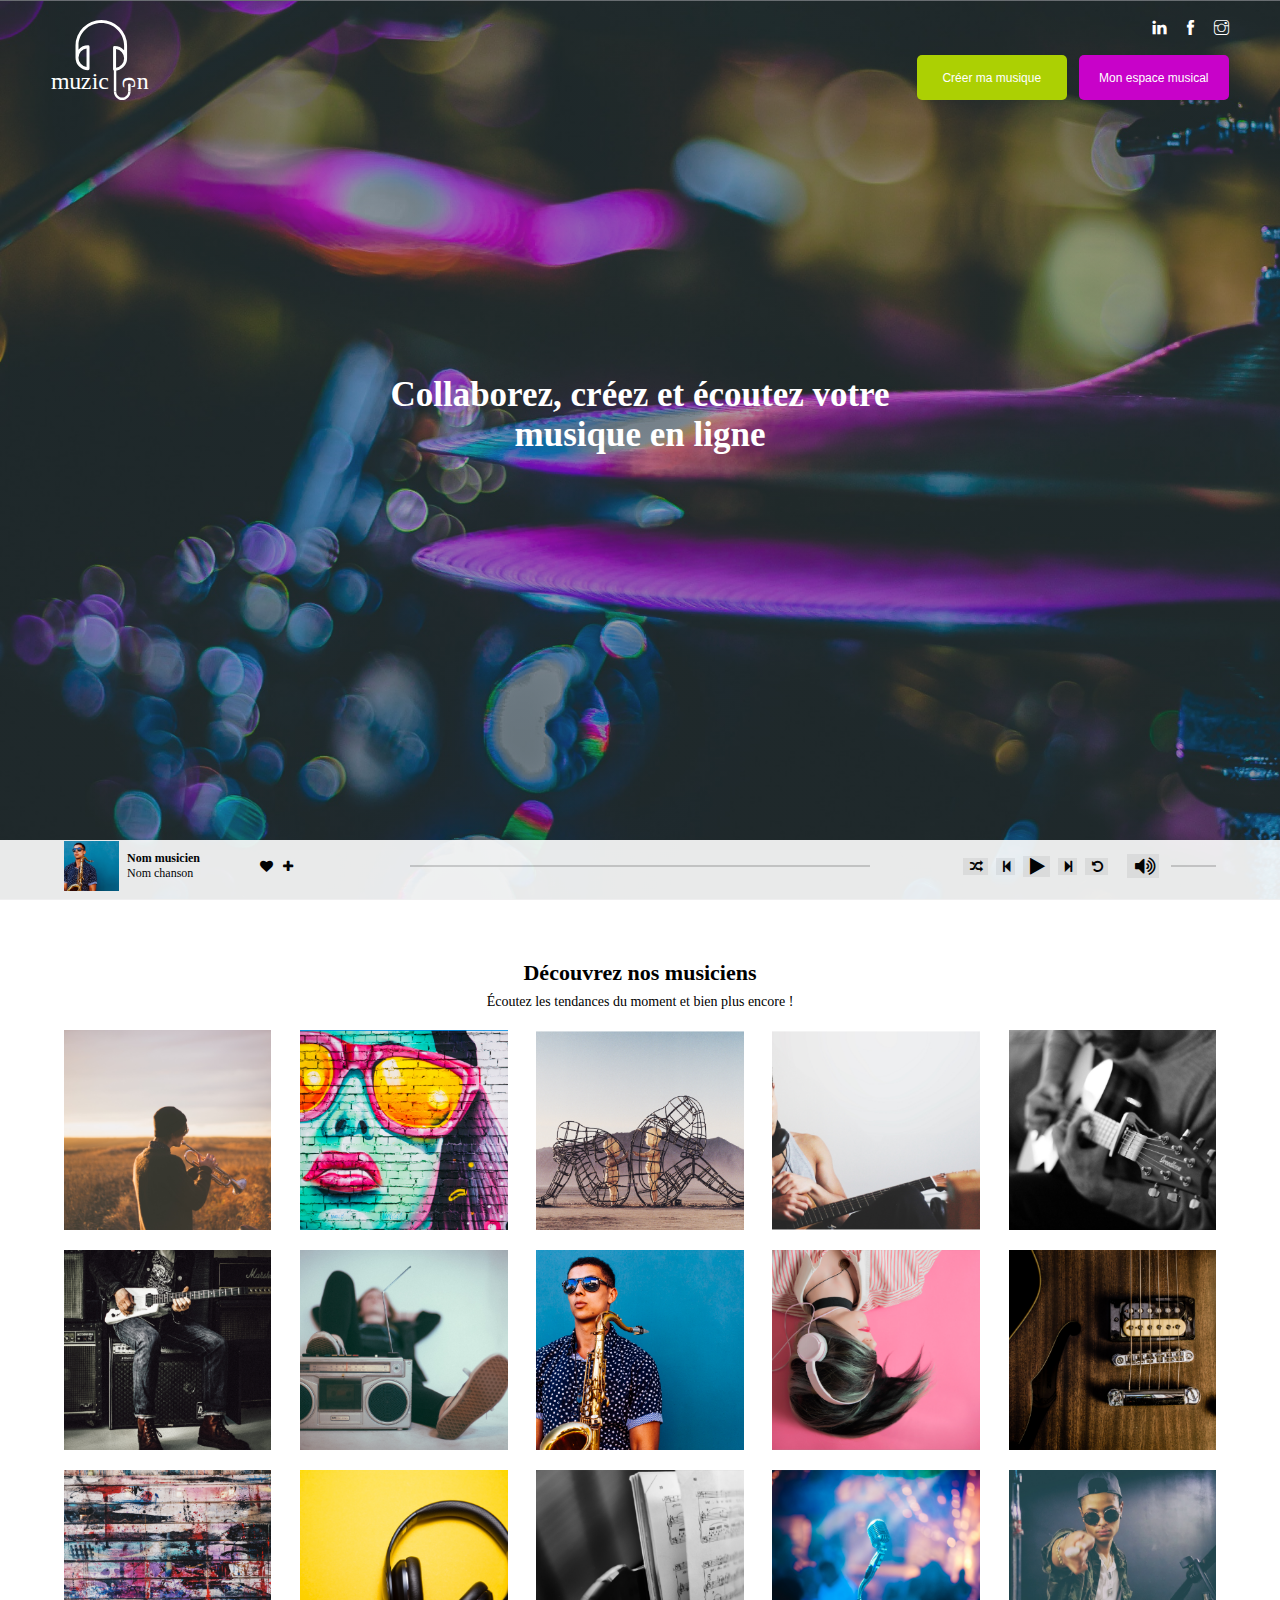
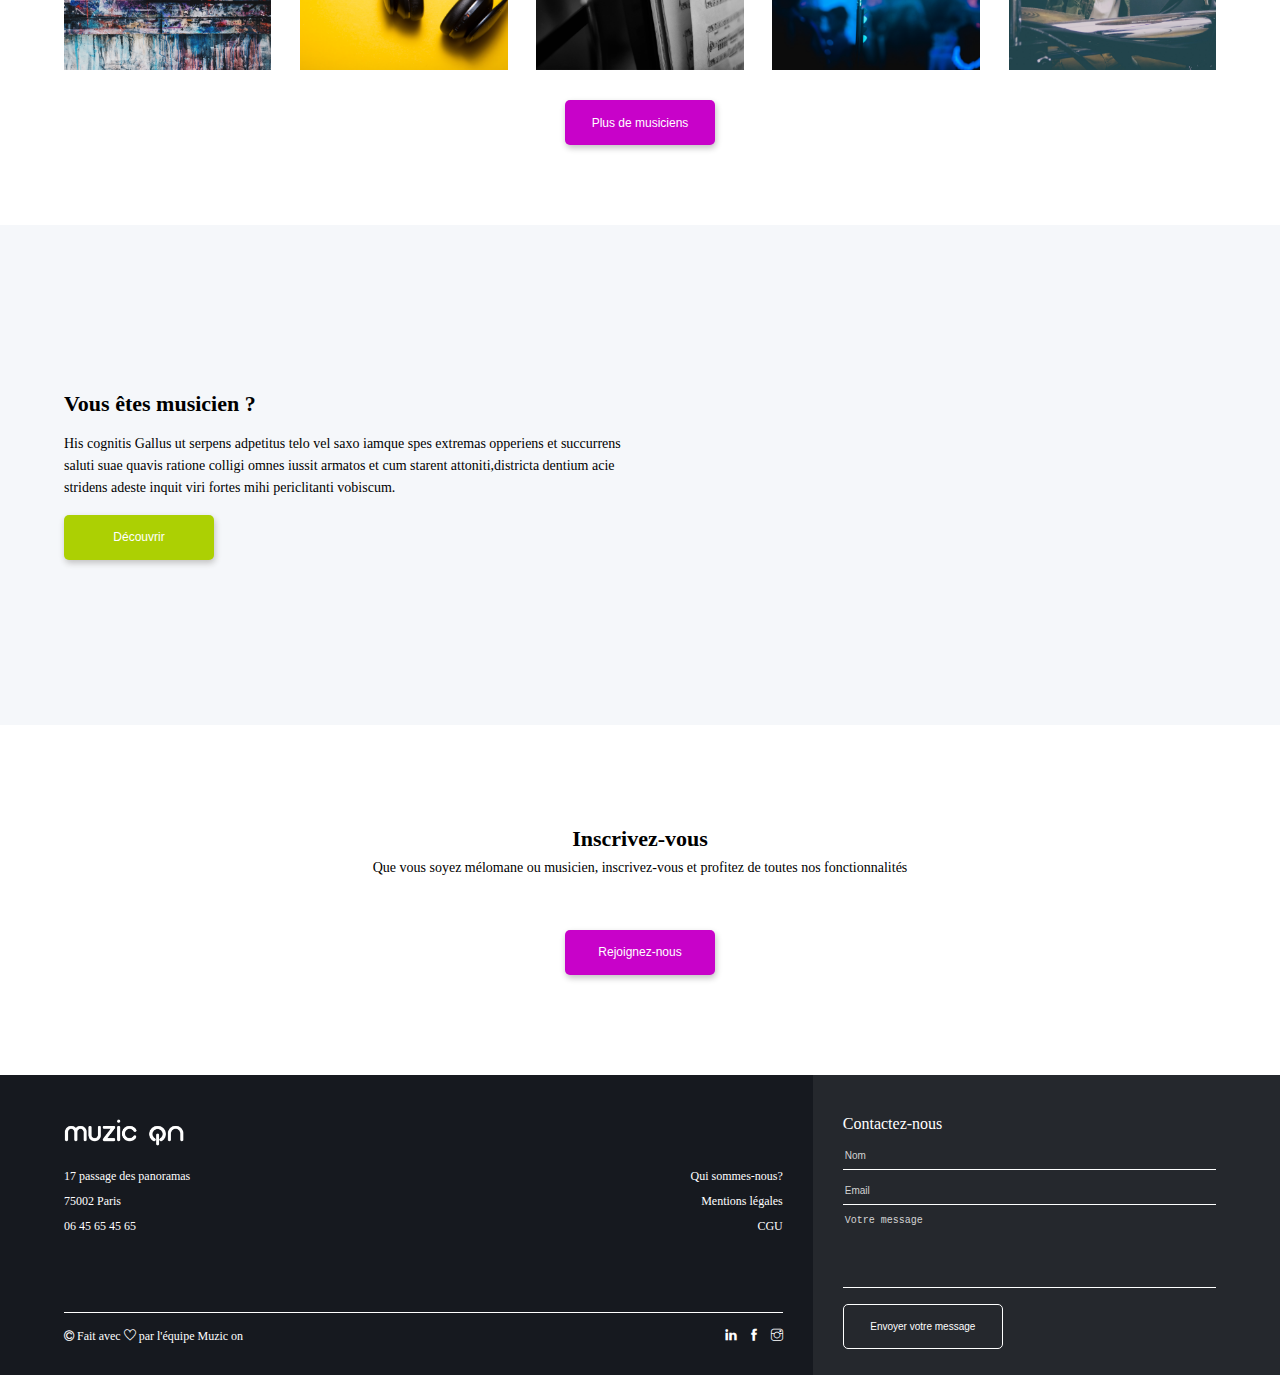
==== index.html @ aa4dff06 "po" ====
<!DOCTYPE html>
<html lang="fr">
<head>
	<meta charset="UTF-8">
	<title>Muzic On, personnalisez votre musique</title>
	<meta name="description" content="Muzic On page d'accueil">
	
	<!--icones-->
	<link rel="stylesheet" href="https://maxcdn.bootstrapcdn.com/font-awesome/4.7.0/css/font-awesome.min.css">
	<link href="css/themify-icons.css" rel="stylesheet">
	<link rel="icon" type="image/png" href="img/logo-musicon-white.png">
	
	<!--forme & responsive-->
	<link rel="stylesheet" type="text/css" href="css/style.css" />
	<meta name="viewport" content="width=device-width, initial-scale=1" />
</head>

<body>
	<header class="home">
		<nav>
			<div><a href="#"><img src="img/logo-musicon.svg" alt="logo"></a></div>
			<div>
				<div class="header-RS">
					<a href="#"><i class="ti-linkedin"></i></a>
					<a href="#"><i class="ti-facebook"></i></a>
					<a href="#"><i class="ti-instagram"></i></a>
				</div>
				<div>
					<button class="create-music">Créer ma musique</button>
					<button class="music-space">Mon espace musical</button>
				</div>
			</div>
		</nav>
		<div>
			<h1>Collaborez, créez et écoutez votre musique en ligne</h1>
		</div>
	</header>
	
	<div class="player">
		<audio src="" controls></audio>
		<div>
			<div class="player-left">
				<a href="#"><img src="img/player-img.png" alt="player-img" class="player-img" /></a>
				<div>
					<div>Nom musicien</div>
					<div>Nom chanson</div>
				</div>
				<div>
					<i class="fa fa-heart"></i>
					<i class="fa fa-plus"></i>
				</div>
			</div>
			<div class="player-middle">
				<div class="progress_value"></div>
				<div></div>
			</div>
			<div class="player-right">
				<div class="controls_btns">
					<button>
						<i class="fa fa-random"></i>
					</button>
					<button class="btn-previous">
						<i class="fa fa-step-backward"></i>
					</button>
					<button class="btn-play">
                        <i class="fa fa-play"></i>
                    </button>
					<button class="btn-pause hidden">
                        <i class="fa fa-pause"></i>
                    </button>
                    <button class="btn-next">
                        <i class="fa fa-step-forward"></i>
                    </button>
					<button class="btn-loop">
						<i  class="fa fa-undo"></i>
					</button>
				</div>
				<div>
					<button class="btn-volum">
						<i class="fa fa-volume-up"></i>
					</button>
					<button class="btn-muted hidden">
						<i class="fa fa-volume-off"></i>
					</button>
					<div class="progress_volum"></div>
				</div>
			</div>
		</div>	
	</div>
	
	<main>
		
		<section class="musician content">
			<h2>Découvrez nos musiciens</h2>
			<p>Écoutez les tendances du moment et bien plus encore !</p>
			<div>
				<div class="musician-line">
					<div id="musician-1"></div>
					<div id="musician-2"></div>
					<div id="musician-3"></div>
					<div id="musician-4"></div>
					<div id="musician-5"></div>
				</div>
				<div class="musician-line">
					<div id="musician-6"></div>
					<div id="musician-7"></div>
					<div id="musician-8"></div>
					<div id="musician-9"></div>
					<div id="musician-10"></div>
				</div>
				<div class="musician-line">
					<div id="musician-11"></div>
					<div id="musician-12"></div>
					<div id="musician-13"></div>
					<div id="musician-14"></div>
					<div id="musician-15"></div>
				</div>
			</div>
			<div>
				<button>Plus de musiciens</button>
			</div>
		</section>
		
		<section class="discover">
			<div>
				<div>
					<h2>Vous êtes musicien ?</h2>
					<div>His cognitis Gallus ut serpens adpetitus telo vel saxo iamque spes extremas opperiens et succurrens saluti suae quavis ratione colligi omnes iussit armatos et cum starent attoniti,districta dentium acie stridens adeste inquit viri fortes mihi periclitanti vobiscum.</div>
					<button>Découvrir</button>
				</div>
				<div>
					
				</div>
			</div>
		</section>
		
		<section class="check-in">
			<div>
				<h2>Inscrivez-vous</h2>
				<p>Que vous soyez mélomane ou musicien, inscrivez-vous et profitez de toutes nos fonctionnalités</p>
				<button>Rejoignez-nous</button>
			</div>
		</section>
	
	</main>
	
	<footer>
		<div>
			<img src="img/logo-coupe.png" alt="small-logo">
			<div>
				<div class="contact">
					<div>17 passage des panoramas</div>
					<div>75002 Paris</div>
					<div>06 45 65 45 65</div>
				</div>
				<div class="next-pages">
					<div><a href="#">Qui sommes-nous?</a></div>
					<div><a href="#">Mentions légales</a></div>
					<div><a href="#">CGU</a></div>
				</div>
			</div>
			<div>
				<div><i class="fa fa-copyright"></i> Fait avec <i class="ti-heart"></i> par l'équipe Muzic on</div>
				<div class="footer-RS">
					<a href="#"><i class="ti-linkedin"></i></a>
					<a href="#"><i class="ti-facebook"></i></a>
					<a href="#"><i class="ti-instagram"></i></a>
				</div>
			</div>
		</div>
		<div>
			<form>
				<label>Contactez-nous</label>
				<input type="text" placeholder="Nom">
				<input type="text" placeholder="Email">
				<textarea placeholder="Votre message"></textarea>
				<button>Envoyer votre message</button>
			</form>
		</div>
	</footer>
	<script src="js/script.js"></script>
</body>
</html>
---- css/themify-icons.css ----
@font-face {
	font-family: 'themify';
	src:url('fonts/themify.eot?-fvbane');
	src:url('fonts/themify.eot?#iefix-fvbane') format('embedded-opentype'),
		url('fonts/themify.woff?-fvbane') format('woff'),
		url('fonts/themify.ttf?-fvbane') format('truetype'),
		url('fonts/themify.svg?-fvbane#themify') format('svg');
	font-weight: normal;
	font-style: normal;
}

[class^="ti-"], [class*=" ti-"] {
	font-family: 'themify';
	speak: none;
	font-style: normal;
	font-weight: normal;
	font-variant: normal;
	text-transform: none;
	line-height: 1;

	/* Better Font Rendering =========== */
	-webkit-font-smoothing: antialiased;
	-moz-osx-font-smoothing: grayscale;
}

.ti-wand:before {
	content: "\e600";
}
.ti-volume:before {
	content: "\e601";
}
.ti-user:before {
	content: "\e602";
}
.ti-unlock:before {
	content: "\e603";
}
.ti-unlink:before {
	content: "\e604";
}
.ti-trash:before {
	content: "\e605";
}
.ti-thought:before {
	content: "\e606";
}
.ti-target:before {
	content: "\e607";
}
.ti-tag:before {
	content: "\e608";
}
.ti-tablet:before {
	content: "\e609";
}
.ti-star:before {
	content: "\e60a";
}
.ti-spray:before {
	content: "\e60b";
}
.ti-signal:before {
	content: "\e60c";
}
.ti-shopping-cart:before {
	content: "\e60d";
}
.ti-shopping-cart-full:before {
	content: "\e60e";
}
.ti-settings:before {
	content: "\e60f";
}
.ti-search:before {
	content: "\e610";
}
.ti-zoom-in:before {
	content: "\e611";
}
.ti-zoom-out:before {
	content: "\e612";
}
.ti-cut:before {
	content: "\e613";
}
.ti-ruler:before {
	content: "\e614";
}
.ti-ruler-pencil:before {
	content: "\e615";
}
.ti-ruler-alt:before {
	content: "\e616";
}
.ti-bookmark:before {
	content: "\e617";
}
.ti-bookmark-alt:before {
	content: "\e618";
}
.ti-reload:before {
	content: "\e619";
}
.ti-plus:before {
	content: "\e61a";
}
.ti-pin:before {
	content: "\e61b";
}
.ti-pencil:before {
	content: "\e61c";
}
.ti-pencil-alt:before {
	content: "\e61d";
}
.ti-paint-roller:before {
	content: "\e61e";
}
.ti-paint-bucket:before {
	content: "\e61f";
}
.ti-na:before {
	content: "\e620";
}
.ti-mobile:before {
	content: "\e621";
}
.ti-minus:before {
	content: "\e622";
}
.ti-medall:before {
	content: "\e623";
}
.ti-medall-alt:before {
	content: "\e624";
}
.ti-marker:before {
	content: "\e625";
}
.ti-marker-alt:before {
	content: "\e626";
}
.ti-arrow-up:before {
	content: "\e627";
}
.ti-arrow-right:before {
	content: "\e628";
}
.ti-arrow-left:before {
	content: "\e629";
}
.ti-arrow-down:before {
	content: "\e62a";
}
.ti-lock:before {
	content: "\e62b";
}
.ti-location-arrow:before {
	content: "\e62c";
}
.ti-link:before {
	content: "\e62d";
}
.ti-layout:before {
	content: "\e62e";
}
.ti-layers:before {
	content: "\e62f";
}
.ti-layers-alt:before {
	content: "\e630";
}
.ti-key:before {
	content: "\e631";
}
.ti-import:before {
	content: "\e632";
}
.ti-image:before {
	content: "\e633";
}
.ti-heart:before {
	content: "\e634";
}
.ti-heart-broken:before {
	content: "\e635";
}
.ti-hand-stop:before {
	content: "\e636";
}
.ti-hand-open:before {
	content: "\e637";
}
.ti-hand-drag:before {
	content: "\e638";
}
.ti-folder:before {
	content: "\e639";
}
.ti-flag:before {
	content: "\e63a";
}
.ti-flag-alt:before {
	content: "\e63b";
}
.ti-flag-alt-2:before {
	content: "\e63c";
}
.ti-eye:before {
	content: "\e63d";
}
.ti-export:before {
	content: "\e63e";
}
.ti-exchange-vertical:before {
	content: "\e63f";
}
.ti-desktop:before {
	content: "\e640";
}
.ti-cup:before {
	content: "\e641";
}
.ti-crown:before {
	content: "\e642";
}
.ti-comments:before {
	content: "\e643";
}
.ti-comment:before {
	content: "\e644";
}
.ti-comment-alt:before {
	content: "\e645";
}
.ti-close:before {
	content: "\e646";
}
.ti-clip:before {
	content: "\e647";
}
.ti-angle-up:before {
	content: "\e648";
}
.ti-angle-right:before {
	content: "\e649";
}
.ti-angle-left:before {
	content: "\e64a";
}
.ti-angle-down:before {
	content: "\e64b";
}
.ti-check:before {
	content: "\e64c";
}
.ti-check-box:before {
	content: "\e64d";
}
.ti-camera:before {
	content: "\e64e";
}
.ti-announcement:before {
	content: "\e64f";
}
.ti-brush:before {
	content: "\e650";
}
.ti-briefcase:before {
	content: "\e651";
}
.ti-bolt:before {
	content: "\e652";
}
.ti-bolt-alt:before {
	content: "\e653";
}
.ti-blackboard:before {
	content: "\e654";
}
.ti-bag:before {
	content: "\e655";
}
.ti-move:before {
	content: "\e656";
}
.ti-arrows-vertical:before {
	content: "\e657";
}
.ti-arrows-horizontal:before {
	content: "\e658";
}
.ti-fullscreen:before {
	content: "\e659";
}
.ti-arrow-top-right:before {
	content: "\e65a";
}
.ti-arrow-top-left:before {
	content: "\e65b";
}
.ti-arrow-circle-up:before {
	content: "\e65c";
}
.ti-arrow-circle-right:before {
	content: "\e65d";
}
.ti-arrow-circle-left:before {
	content: "\e65e";
}
.ti-arrow-circle-down:before {
	content: "\e65f";
}
.ti-angle-double-up:before {
	content: "\e660";
}
.ti-angle-double-right:before {
	content: "\e661";
}
.ti-angle-double-left:before {
	content: "\e662";
}
.ti-angle-double-down:before {
	content: "\e663";
}
.ti-zip:before {
	content: "\e664";
}
.ti-world:before {
	content: "\e665";
}
.ti-wheelchair:before {
	content: "\e666";
}
.ti-view-list:before {
	content: "\e667";
}
.ti-view-list-alt:before {
	content: "\e668";
}
.ti-view-grid:before {
	content: "\e669";
}
.ti-uppercase:before {
	content: "\e66a";
}
.ti-upload:before {
	content: "\e66b";
}
.ti-underline:before {
	content: "\e66c";
}
.ti-truck:before {
	content: "\e66d";
}
.ti-timer:before {
	content: "\e66e";
}
.ti-ticket:before {
	content: "\e66f";
}
.ti-thumb-up:before {
	content: "\e670";
}
.ti-thumb-down:before {
	content: "\e671";
}
.ti-text:before {
	content: "\e672";
}
.ti-stats-up:before {
	content: "\e673";
}
.ti-stats-down:before {
	content: "\e674";
}
.ti-split-v:before {
	content: "\e675";
}
.ti-split-h:before {
	content: "\e676";
}
.ti-smallcap:before {
	content: "\e677";
}
.ti-shine:before {
	content: "\e678";
}
.ti-shift-right:before {
	content: "\e679";
}
.ti-shift-left:before {
	content: "\e67a";
}
.ti-shield:before {
	content: "\e67b";
}
.ti-notepad:before {
	content: "\e67c";
}
.ti-server:before {
	content: "\e67d";
}
.ti-quote-right:before {
	content: "\e67e";
}
.ti-quote-left:before {
	content: "\e67f";
}
.ti-pulse:before {
	content: "\e680";
}
.ti-printer:before {
	content: "\e681";
}
.ti-power-off:before {
	content: "\e682";
}
.ti-plug:before {
	content: "\e683";
}
.ti-pie-chart:before {
	content: "\e684";
}
.ti-paragraph:before {
	content: "\e685";
}
.ti-panel:before {
	content: "\e686";
}
.ti-package:before {
	content: "\e687";
}
.ti-music:before {
	content: "\e688";
}
.ti-music-alt:before {
	content: "\e689";
}
.ti-mouse:before {
	content: "\e68a";
}
.ti-mouse-alt:before {
	content: "\e68b";
}
.ti-money:before {
	content: "\e68c";
}
.ti-microphone:before {
	content: "\e68d";
}
.ti-menu:before {
	content: "\e68e";
}
.ti-menu-alt:before {
	content: "\e68f";
}
.ti-map:before {
	content: "\e690";
}
.ti-map-alt:before {
	content: "\e691";
}
.ti-loop:before {
	content: "\e692";
}
.ti-location-pin:before {
	content: "\e693";
}
.ti-list:before {
	content: "\e694";
}
.ti-light-bulb:before {
	content: "\e695";
}
.ti-Italic:before {
	content: "\e696";
}
.ti-info:before {
	content: "\e697";
}
.ti-infinite:before {
	content: "\e698";
}
.ti-id-badge:before {
	content: "\e699";
}
.ti-hummer:before {
	content: "\e69a";
}
.ti-home:before {
	content: "\e69b";
}
.ti-help:before {
	content: "\e69c";
}
.ti-headphone:before {
	content: "\e69d";
}
.ti-harddrives:before {
	content: "\e69e";
}
.ti-harddrive:before {
	content: "\e69f";
}
.ti-gift:before {
	content: "\e6a0";
}
.ti-game:before {
	content: "\e6a1";
}
.ti-filter:before {
	content: "\e6a2";
}
.ti-files:before {
	content: "\e6a3";
}
.ti-file:before {
	content: "\e6a4";
}
.ti-eraser:before {
	content: "\e6a5";
}
.ti-envelope:before {
	content: "\e6a6";
}
.ti-download:before {
	content: "\e6a7";
}
.ti-direction:before {
	content: "\e6a8";
}
.ti-direction-alt:before {
	content: "\e6a9";
}
.ti-dashboard:before {
	content: "\e6aa";
}
.ti-control-stop:before {
	content: "\e6ab";
}
.ti-control-shuffle:before {
	content: "\e6ac";
}
.ti-control-play:before {
	content: "\e6ad";
}
.ti-control-pause:before {
	content: "\e6ae";
}
.ti-control-forward:before {
	content: "\e6af";
}
.ti-control-backward:before {
	content: "\e6b0";
}
.ti-cloud:before {
	content: "\e6b1";
}
.ti-cloud-up:before {
	content: "\e6b2";
}
.ti-cloud-down:before {
	content: "\e6b3";
}
.ti-clipboard:before {
	content: "\e6b4";
}
.ti-car:before {
	content: "\e6b5";
}
.ti-calendar:before {
	content: "\e6b6";
}
.ti-book:before {
	content: "\e6b7";
}
.ti-bell:before {
	content: "\e6b8";
}
.ti-basketball:before {
	content: "\e6b9";
}
.ti-bar-chart:before {
	content: "\e6ba";
}
.ti-bar-chart-alt:before {
	content: "\e6bb";
}
.ti-back-right:before {
	content: "\e6bc";
}
.ti-back-left:before {
	content: "\e6bd";
}
.ti-arrows-corner:before {
	content: "\e6be";
}
.ti-archive:before {
	content: "\e6bf";
}
.ti-anchor:before {
	content: "\e6c0";
}
.ti-align-right:before {
	content: "\e6c1";
}
.ti-align-left:before {
	content: "\e6c2";
}
.ti-align-justify:before {
	content: "\e6c3";
}
.ti-align-center:before {
	content: "\e6c4";
}
.ti-alert:before {
	content: "\e6c5";
}
.ti-alarm-clock:before {
	content: "\e6c6";
}
.ti-agenda:before {
	content: "\e6c7";
}
.ti-write:before {
	content: "\e6c8";
}
.ti-window:before {
	content: "\e6c9";
}
.ti-widgetized:before {
	content: "\e6ca";
}
.ti-widget:before {
	content: "\e6cb";
}
.ti-widget-alt:before {
	content: "\e6cc";
}
.ti-wallet:before {
	content: "\e6cd";
}
.ti-video-clapper:before {
	content: "\e6ce";
}
.ti-video-camera:before {
	content: "\e6cf";
}
.ti-vector:before {
	content: "\e6d0";
}
.ti-themify-logo:before {
	content: "\e6d1";
}
.ti-themify-favicon:before {
	content: "\e6d2";
}
.ti-themify-favicon-alt:before {
	content: "\e6d3";
}
.ti-support:before {
	content: "\e6d4";
}
.ti-stamp:before {
	content: "\e6d5";
}
.ti-split-v-alt:before {
	content: "\e6d6";
}
.ti-slice:before {
	content: "\e6d7";
}
.ti-shortcode:before {
	content: "\e6d8";
}
.ti-shift-right-alt:before {
	content: "\e6d9";
}
.ti-shift-left-alt:before {
	content: "\e6da";
}
.ti-ruler-alt-2:before {
	content: "\e6db";
}
.ti-receipt:before {
	content: "\e6dc";
}
.ti-pin2:before {
	content: "\e6dd";
}
.ti-pin-alt:before {
	content: "\e6de";
}
.ti-pencil-alt2:before {
	content: "\e6df";
}
.ti-palette:before {
	content: "\e6e0";
}
.ti-more:before {
	content: "\e6e1";
}
.ti-more-alt:before {
	content: "\e6e2";
}
.ti-microphone-alt:before {
	content: "\e6e3";
}
.ti-magnet:before {
	content: "\e6e4";
}
.ti-line-double:before {
	content: "\e6e5";
}
.ti-line-dotted:before {
	content: "\e6e6";
}
.ti-line-dashed:before {
	content: "\e6e7";
}
.ti-layout-width-full:before {
	content: "\e6e8";
}
.ti-layout-width-default:before {
	content: "\e6e9";
}
.ti-layout-width-default-alt:before {
	content: "\e6ea";
}
.ti-layout-tab:before {
	content: "\e6eb";
}
.ti-layout-tab-window:before {
	content: "\e6ec";
}
.ti-layout-tab-v:before {
	content: "\e6ed";
}
.ti-layout-tab-min:before {
	content: "\e6ee";
}
.ti-layout-slider:before {
	content: "\e6ef";
}
.ti-layout-slider-alt:before {
	content: "\e6f0";
}
.ti-layout-sidebar-right:before {
	content: "\e6f1";
}
.ti-layout-sidebar-none:before {
	content: "\e6f2";
}
.ti-layout-sidebar-left:before {
	content: "\e6f3";
}
.ti-layout-placeholder:before {
	content: "\e6f4";
}
.ti-layout-menu:before {
	content: "\e6f5";
}
.ti-layout-menu-v:before {
	content: "\e6f6";
}
.ti-layout-menu-separated:before {
	content: "\e6f7";
}
.ti-layout-menu-full:before {
	content: "\e6f8";
}
.ti-layout-media-right-alt:before {
	content: "\e6f9";
}
.ti-layout-media-right:before {
	content: "\e6fa";
}
.ti-layout-media-overlay:before {
	content: "\e6fb";
}
.ti-layout-media-overlay-alt:before {
	content: "\e6fc";
}
.ti-layout-media-overlay-alt-2:before {
	content: "\e6fd";
}
.ti-layout-media-left-alt:before {
	content: "\e6fe";
}
.ti-layout-media-left:before {
	content: "\e6ff";
}
.ti-layout-media-center-alt:before {
	content: "\e700";
}
.ti-layout-media-center:before {
	content: "\e701";
}
.ti-layout-list-thumb:before {
	content: "\e702";
}
.ti-layout-list-thumb-alt:before {
	content: "\e703";
}
.ti-layout-list-post:before {
	content: "\e704";
}
.ti-layout-list-large-image:before {
	content: "\e705";
}
.ti-layout-line-solid:before {
	content: "\e706";
}
.ti-layout-grid4:before {
	content: "\e707";
}
.ti-layout-grid3:before {
	content: "\e708";
}
.ti-layout-grid2:before {
	content: "\e709";
}
.ti-layout-grid2-thumb:before {
	content: "\e70a";
}
.ti-layout-cta-right:before {
	content: "\e70b";
}
.ti-layout-cta-left:before {
	content: "\e70c";
}
.ti-layout-cta-center:before {
	content: "\e70d";
}
.ti-layout-cta-btn-right:before {
	content: "\e70e";
}
.ti-layout-cta-btn-left:before {
	content: "\e70f";
}
.ti-layout-column4:before {
	content: "\e710";
}
.ti-layout-column3:before {
	content: "\e711";
}
.ti-layout-column2:before {
	content: "\e712";
}
.ti-layout-accordion-separated:before {
	content: "\e713";
}
.ti-layout-accordion-merged:before {
	content: "\e714";
}
.ti-layout-accordion-list:before {
	content: "\e715";
}
.ti-ink-pen:before {
	content: "\e716";
}
.ti-info-alt:before {
	content: "\e717";
}
.ti-help-alt:before {
	content: "\e718";
}
.ti-headphone-alt:before {
	content: "\e719";
}
.ti-hand-point-up:before {
	content: "\e71a";
}
.ti-hand-point-right:before {
	content: "\e71b";
}
.ti-hand-point-left:before {
	content: "\e71c";
}
.ti-hand-point-down:before {
	content: "\e71d";
}
.ti-gallery:before {
	content: "\e71e";
}
.ti-face-smile:before {
	content: "\e71f";
}
.ti-face-sad:before {
	content: "\e720";
}
.ti-credit-card:before {
	content: "\e721";
}
.ti-control-skip-forward:before {
	content: "\e722";
}
.ti-control-skip-backward:before {
	content: "\e723";
}
.ti-control-record:before {
	content: "\e724";
}
.ti-control-eject:before {
	content: "\e725";
}
.ti-comments-smiley:before {
	content: "\e726";
}
.ti-brush-alt:before {
	content: "\e727";
}
.ti-youtube:before {
	content: "\e728";
}
.ti-vimeo:before {
	content: "\e729";
}
.ti-twitter:before {
	content: "\e72a";
}
.ti-time:before {
	content: "\e72b";
}
.ti-tumblr:before {
	content: "\e72c";
}
.ti-skype:before {
	content: "\e72d";
}
.ti-share:before {
	content: "\e72e";
}
.ti-share-alt:before {
	content: "\e72f";
}
.ti-rocket:before {
	content: "\e730";
}
.ti-pinterest:before {
	content: "\e731";
}
.ti-new-window:before {
	content: "\e732";
}
.ti-microsoft:before {
	content: "\e733";
}
.ti-list-ol:before {
	content: "\e734";
}
.ti-linkedin:before {
	content: "\e735";
}
.ti-layout-sidebar-2:before {
	content: "\e736";
}
.ti-layout-grid4-alt:before {
	content: "\e737";
}
.ti-layout-grid3-alt:before {
	content: "\e738";
}
.ti-layout-grid2-alt:before {
	content: "\e739";
}
.ti-layout-column4-alt:before {
	content: "\e73a";
}
.ti-layout-column3-alt:before {
	content: "\e73b";
}
.ti-layout-column2-alt:before {
	content: "\e73c";
}
.ti-instagram:before {
	content: "\e73d";
}
.ti-google:before {
	content: "\e73e";
}
.ti-github:before {
	content: "\e73f";
}
.ti-flickr:before {
	content: "\e740";
}
.ti-facebook:before {
	content: "\e741";
}
.ti-dropbox:before {
	content: "\e742";
}
.ti-dribbble:before {
	content: "\e743";
}
.ti-apple:before {
	content: "\e744";
}
.ti-android:before {
	content: "\e745";
}
.ti-save:before {
	content: "\e746";
}
.ti-save-alt:before {
	content: "\e747";
}
.ti-yahoo:before {
	content: "\e748";
}
.ti-wordpress:before {
	content: "\e749";
}
.ti-vimeo-alt:before {
	content: "\e74a";
}
.ti-twitter-alt:before {
	content: "\e74b";
}
.ti-tumblr-alt:before {
	content: "\e74c";
}
.ti-trello:before {
	content: "\e74d";
}
.ti-stack-overflow:before {
	content: "\e74e";
}
.ti-soundcloud:before {
	content: "\e74f";
}
.ti-sharethis:before {
	content: "\e750";
}
.ti-sharethis-alt:before {
	content: "\e751";
}
.ti-reddit:before {
	content: "\e752";
}
.ti-pinterest-alt:before {
	content: "\e753";
}
.ti-microsoft-alt:before {
	content: "\e754";
}
.ti-linux:before {
	content: "\e755";
}
.ti-jsfiddle:before {
	content: "\e756";
}
.ti-joomla:before {
	content: "\e757";
}
.ti-html5:before {
	content: "\e758";
}
.ti-flickr-alt:before {
	content: "\e759";
}
.ti-email:before {
	content: "\e75a";
}
.ti-drupal:before {
	content: "\e75b";
}
.ti-dropbox-alt:before {
	content: "\e75c";
}
.ti-css3:before {
	content: "\e75d";
}
.ti-rss:before {
	content: "\e75e";
}
.ti-rss-alt:before {
	content: "\e75f";
}
---- css/style.css ----
@font-face {
	font-family: 'avenir';
	src: url('../typo/avenir.ttc');
	font-weight: normal;
}

html, body {
	height: 100%;
}

body {
	margin: 0;
	font-family: "avenir";
	width: 100%;
	min-height: 100%;
}

a {
	text-decoration: none;
}

audio {
	visibility: hidden;
	height: 0;
}

/* ---------- header ---------- */

.home {
	background: linear-gradient(
		rgba(37,43,52,0.35),
		rgba(37,43,52,0.4)
		),url(../img/home.png) no-repeat;
	background-size: cover;
	background-position: center;
	height: 100%;
	position: relative;
	z-index: 1;
}

.home nav {
	width: 92%;
	margin: auto;
	padding-top: 20px;
	display: flex;
	justify-content: space-between;
}

.home nav a {
	display: flex;
}

.home nav img {
	height: 80px;
}

.home nav i {
	color: white;
	font-size: 15px;
	transition-duration: 0.4s;
}

.home nav i:hover {
	color: #C802C9;
}

.home nav > div:last-child {
	display: flex;
    flex-direction: column;
    justify-content: space-between;
    align-items: flex-end;
}

.header-RS {
	display: flex;
}

.header-RS a {
	margin-left: 16px;
}

.home nav button {
	height: 45px;
    width: 150px;
    font-size: 12px;
    font-weight: 400;
    color: white;
    border: 0;
    cursor: pointer;
    outline: none;
    border-radius: 5px;
}

.create-music {
	background-color: #ACD003;
	transition-duration: 0.5s;
}

.create-music:hover {
	background-color: #c1e808;
}

.music-space {
	background-color: #C802C9;
	margin-left: 8px;
	transition-duration: 0.5s;
}

.music-space:hover {
	background-color: #eb08ec;

}

.home > div {
	display: flex;
	justify-content: center;
	align-items: center;
	height: 70%;
}

.home h1 {
	color: white;
	width: 500px;
	font-size: 35px;
	text-align: center;
}


/* ---------- player ---------- */

.player {
	height: 60px;
	background-color: white;
	opacity: 0.9;
	position: relative;
	z-index: 2;
	top: -60px;
	overflow: hidden;
}

.player > div {
	display: flex;
	justify-content: space-between;
	width: 90%;
	height: 60px;
	margin: auto;
	position: relative;
    top: -22px;
}

.player > div > div {
	display: flex;
	align-items: center;
	width: 30%;
}
.player-middle {
	width: 40% !important;
}

/* The sticky class is added to the navbar with JS when it reaches its scroll position */
.sticky {
  position: fixed;
  top: 0;
  width: 100%;
  transition-duration: 0.4s;
  border-bottom: 1px solid lightgrey;
  opacity: 0.93;
}

/* gauche */

.player img {
	height: 50px;
	width: 55px;
}

.player-left > div:nth-child(2) {
	margin-left: 8px;
	width: 130px;
}

.player-left > a {
	display: flex;
}

.player-left > div:nth-child(2) > div {
	font-size: 12px;
}

.player-left > div:nth-child(2) > div:first-child {
	font-weight: bold;
}

.player-left i {
	margin: 3px;
}

.player i {
	font-size: 13px;
	color: black;
	transition-duration: 0.4s;
	cursor: pointer;
}

.player i:hover {
	color: #C802C9;
}

/* milieu */

.player-middle > div:last-child {
	width: 100%;
	border-bottom: 2px solid lightgrey;
	position: relative;
	z-index: 2;
}

.progress_value {
	border-bottom: 2px solid black;
	position: relative;
	z-index: 1;
}

/* droite */

.player-right > div {
	height: 60px;
	display: flex;
	align-items: center;
	justify-content: flex-end;
}

.player-right > div:first-child {
	width: 70%;
}

.player-right > div:last-child {
	width: 30%;
}

.player-right i {
	margin-left: 8%;
}

.player-right > div > button:nth-child(3) > i {
	font-size: 19px;
}

.player-right > div > button:nth-child(4) > i {
	font-size: 19px;
}

.player-right > div > button:nth-child(2) > i, .player-right > div > button::nth-child(4) > i {
	font-size: 16px;
}

.player-right > div:last-child button > i {
	font-size: 22px;
}

.player-right button {
	border: none;
	outline: none;
	margin: 4px;
}

.controls_btns button.hidden {
    display: none;
}

.controls_btns + div button.hidden {
	display: none;	
}

.progress_volum {
	width: 45px;
    border-bottom: 2px solid lightgrey;
    margin-left: 8px;
}


/* ---------- section 1 : musiciens ---------- */

.musician {
	width: 90%;
	margin: auto;
}

h2 {
	font-size: 22px;
	text-align: center;
	margin:0;
}

h2 + p {
	font-size: 14px;
	text-align: center;
	margin-top: 8px;
}

/* photos */

.musician-line {
	display: flex;
	justify-content: space-between;
	margin-top: 20px;
}

.musician-line > div {
	width: 18%;
	height: 200px;
}

#musician-1 {
	background: url(../img/musician1.png) no-repeat;
	background-size: cover;
	background-position: center;
}

#musician-2 {
	background: url(../img/musician2.png) no-repeat;
	background-size: cover;
	background-position: center;
}

#musician-3 {
	background: url(../img/musician3.png) no-repeat;
	background-size: cover;
	background-position: center;
}

#musician-4 {
	background: url(../img/musician4.png) no-repeat;
	background-size: cover;
	background-position: center;
}

#musician-5 {
	background: url(../img/musician5.png) no-repeat;
	background-size: cover;
	background-position: center;
}

#musician-6 {
	background: url(../img/musician6.png) no-repeat;
	background-size: cover;
	background-position: center;
}

#musician-7 {
	background: url(../img/musician7.png) no-repeat;
	background-size: cover;
	background-position: center;
}

#musician-8 {
	background: url(../img/player-img.png) no-repeat;
	background-size: cover;
	background-position: center;
}

#musician-9 {
	background: url(../img/musician9.png) no-repeat;
	background-size: cover;
	background-position: center;
}

#musician-10 {
	background: url(../img/musician10.png) no-repeat;
	background-size: cover;
	background-position: center;
}

#musician-11 {
	background: url(../img/musician11.png) no-repeat;
	background-size: cover;
	background-position: center;
}

#musician-12 {
	background: url(../img/musician12.png) no-repeat;
	background-size: cover;
	background-position: center;
}

#musician-13 {
	background: url(../img/musician13.png) no-repeat;
	background-size: cover;
	background-position: center;
}

#musician-14 {
	background: url(../img/musician14.png) no-repeat;
	background-size: cover;
	background-position: center;
}

#musician-15 {
	background: url(../img/musician15.png) no-repeat;
	background-size: cover;
	background-position: center;
}

.musician > div:last-child {
	display: flex;
	justify-content: center;
	padding-top: 30px;
	padding-bottom: 80px;
}

.musician button {
	height: 45px;
    width: 150px;
    font-size: 12px;
    font-weight: 400;
    color: white;
    border: 0;
    cursor: pointer;
    background-color: #C802C9;
    box-shadow: 1px 3px 6px #c1c1c1;
    transition-duration: 0.4s;
    outline: none;
    border-radius: 5px;
}

.musician button:hover {
	background-color:#eb08ec;
}

/* ---------- section 2 : decouvrir ---------- */

.discover {
	background-color: #F5F7FA;
	height: 500px;
}

.discover > div {
	width: 90%;
	height: 500px;
	margin: auto;
	display: flex;
	align-content: center;
}

.discover > div > div {
	width: 50%;
	display: flex;
	flex-direction: column;
	justify-content: center;
}

.discover h2 {
	text-align: left !important;
}

.discover h2 + div {
	line-height: 22px;
	margin-top: 16px;
	margin-bottom: 16px;
	font-size: 14px;
}

.discover button {
	height: 45px;
    width: 150px;
    font-size: 12px;
    font-weight: 400;
    color: white;
    border: 0;
    cursor: pointer;
    background-color: #ACD003;
    box-shadow: 1px 3px 6px #c1c1c1;
    transition-duration: 0.4s;
    outline: none;
    border-radius: 5px;
}

.discover button:hover {
	background-color: #c1e808;
}

/* ---------- section 2 : decouvrir ---------- */

.check-in {
	height: 350px;
}
.check-in > div {
	width: 90%;
	margin: auto;
	display: flex;
	flex-direction: column;
	align-items: center;
	justify-content: center;
	height: 350px;
}

.check-in button {
	height: 45px;
    width: 150px;
    font-size: 12px;
    font-weight: 400;
    color: white;
    border: 0;
    cursor: pointer;
    background-color: #C802C9;
    box-shadow: 1px 3px 6px #c1c1c1;
    transition-duration: 0.4s;
    outline: none;
    margin-top: 40px;
    border-radius: 5px;
}

.check-in:hover {
	background-color:#eb08ec;
}

/* ---------- footer ---------- */

footer {
	height: 300px;
	background-color: #16191F;
	display: flex;
	justify-content: space-between;
}

footer a {
	color: white;
	transition-duration: 0.4s;
}

footer a:hover {
	color: #C802C9;
}

footer > div:first-child {
	width: 65%;
	padding-left: 5%;
	padding-top: 40px;
}

footer > div:first-child > div:nth-child(2) {
	display: flex;
	justify-content: space-between;
	color: white;
	font-weight: 200;
	font-size: 12px;
	padding-top: 16px;
	height: 55%;
    border-bottom: 1px solid white;
    margin-right: 30px;
}

footer > div:first-child > div:last-child {
	color: white;
	font-weight: 200;
	font-size: 12px;
	padding-top: 16px;
	margin-right: 30px;
	display: flex;
	justify-content: space-between;
}

footer img {
	width: 120px;
}

footer > div:last-child {
	width: 35%;
	padding-right: 5%;
	background-color: #25282D;
	height: 300px;
}

.contact > div {
	padding-bottom: 10px;
}

.next-pages > div {
	padding-bottom: 10px;
	text-align: end;
}

.footer-RS a {
	padding-left: 8px;
	transition-duration: 0.4s;
}

.footer-RS a:hover {
	color: #C802C9;
}

footer form {
	margin-left: 30px;
	display: flex;
	flex-direction: column;
	padding-top: 40px;
}

footer input {
	height: 20px;
	background-color: #25282D;
	border: 0;
	border-bottom: 1px solid white;
	outline: none;
	padding-bottom: 5px;
	margin-bottom: 8px;
	color: white;
}

footer input:focus {
	border-bottom: 1px solid #C802C9;
}

footer textarea {
	height: 70px;
	border: 0;
	background-color: #25282D;
	border-bottom: 1px solid white;
	outline: none;
	resize: none;
	color: white;
}

footer textarea:focus {
	border-bottom: 1px solid #C802C9;
}

footer label { 
	color: white;
	padding-bottom: 10px;
}

footer button {
	height: 45px;
    width: 160px;
    font-size: 10px;
    font-weight: 400;
    color: white;
    border: 0;
    cursor: pointer;
    background-color: #25282D;
    border: 1px solid white;
    transition-duration: 0.4s;
    outline: none;
    margin-top: 16px;
    border-radius: 5px;
}

footer button:hover {
	
}

::-webkit-input-placeholder {
  color: lightgrey;
  font-size: 10px;
}
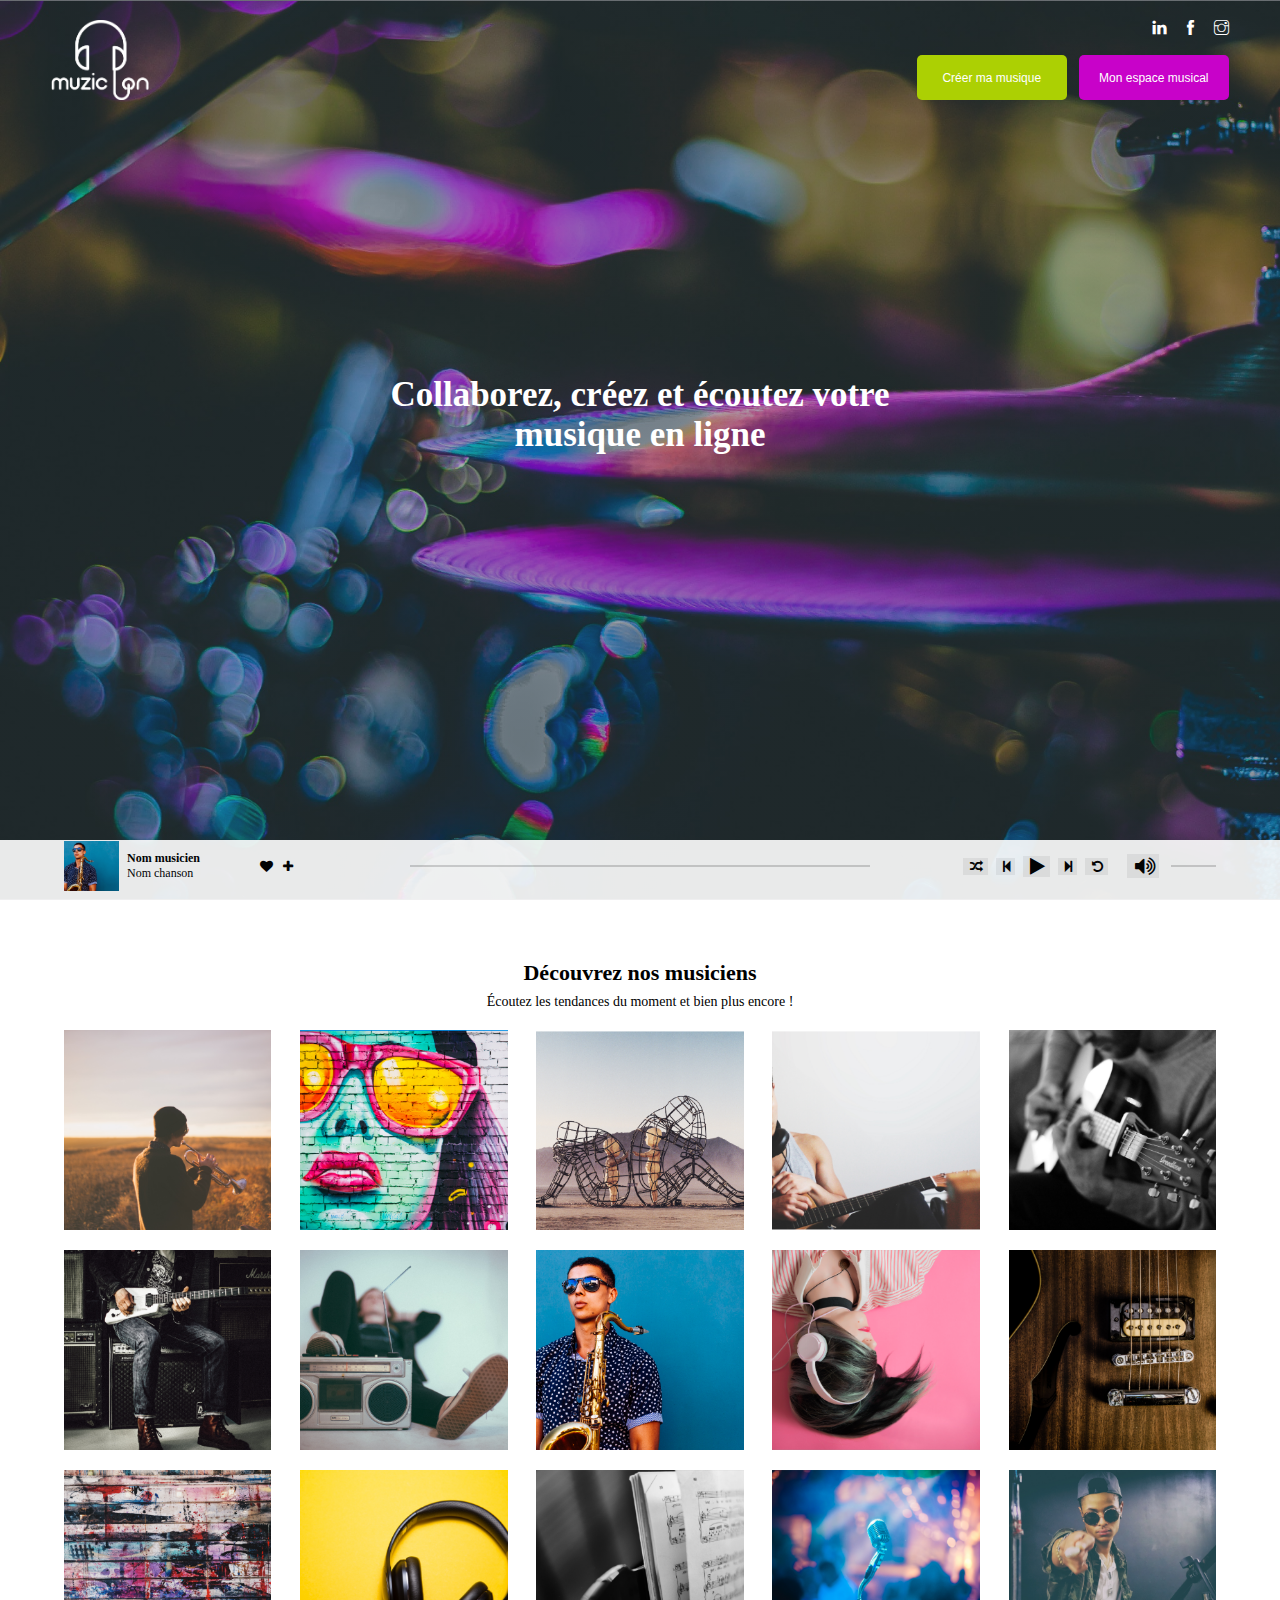
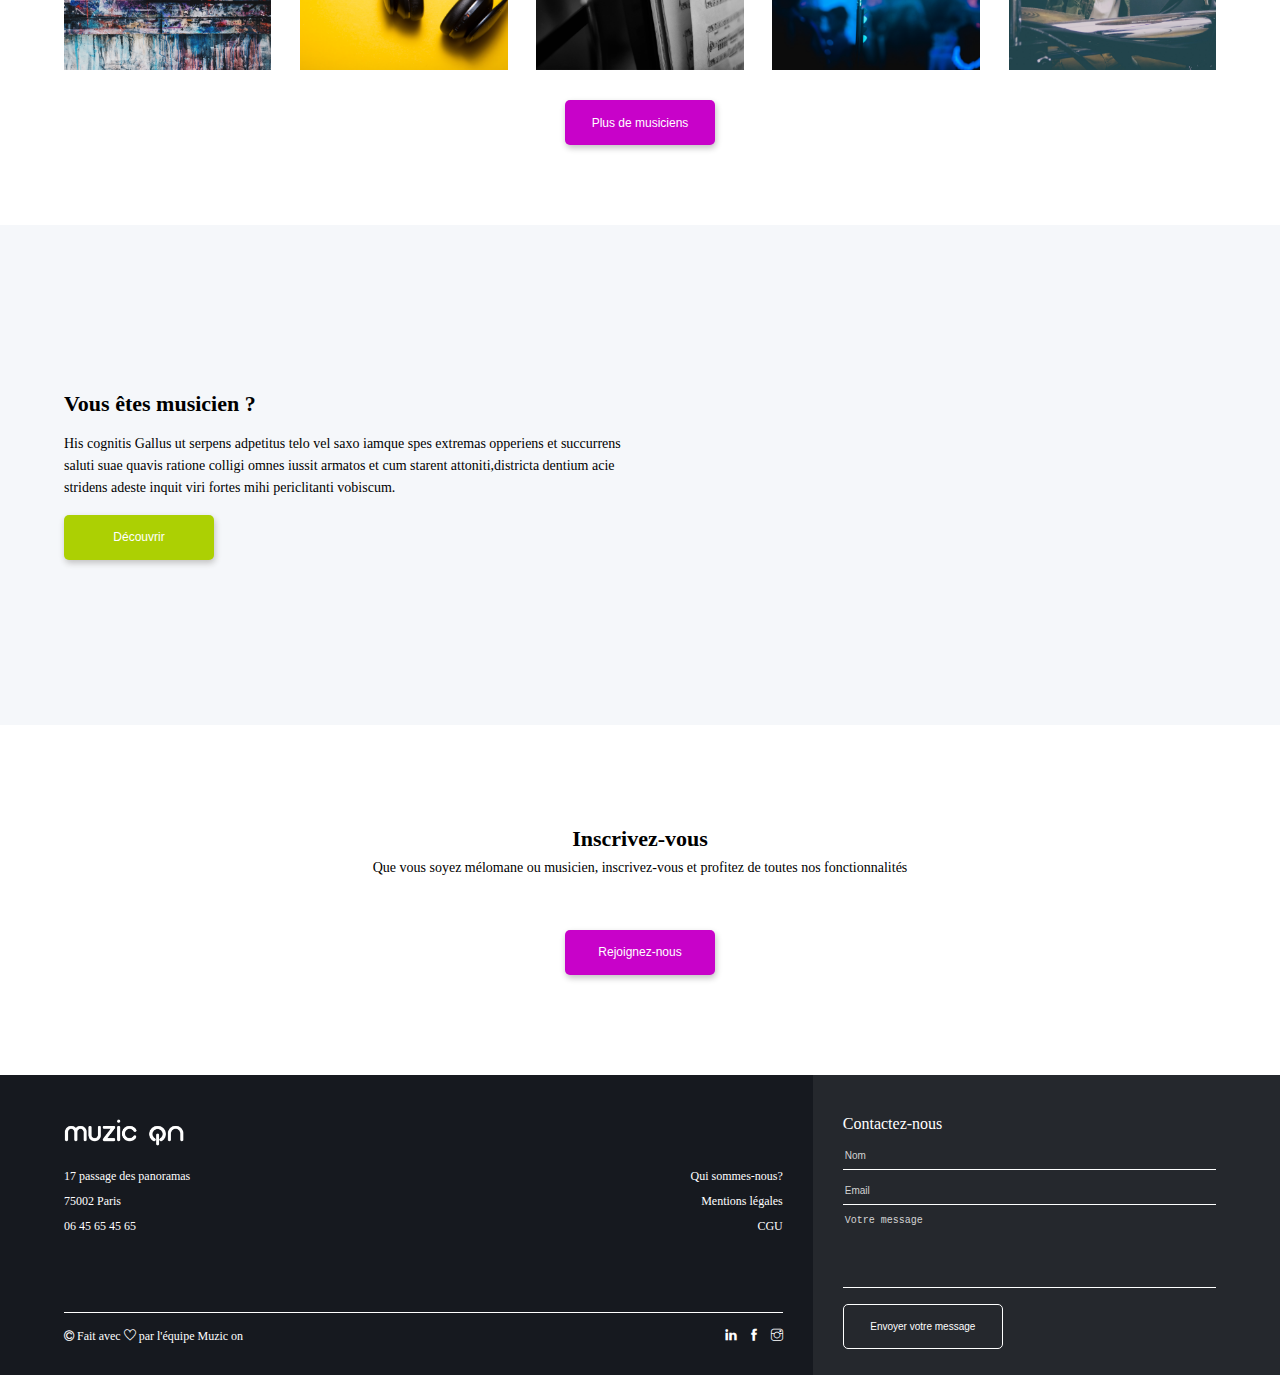
==== commit dc22338c: "po" ====
--- a/index.html
+++ b/index.html
@@ -8,7 +8,7 @@
 	<!--icones-->
 	<link rel="stylesheet" href="https://maxcdn.bootstrapcdn.com/font-awesome/4.7.0/css/font-awesome.min.css">
 	<link href="css/themify-icons.css" rel="stylesheet">
-	<link rel="icon" type="image/png" href="img/logo-musicon-white.png">
+	<link rel="icon" type="image/png" href="img/logo-musicon.png">
 	
 	<!--forme & responsive-->
 	<link rel="stylesheet" type="text/css" href="css/style.css" />
@@ -18,7 +18,7 @@
 <body>
 	<header class="home">
 		<nav>
-			<div><a href="#"><img src="img/logo-musicon.svg" alt="logo"></a></div>
+			<div><a href="#"><img src="img/logo-musicon-white.png" alt="logo"></a></div>
 			<div>
 				<div class="header-RS">
 					<a href="#"><i class="ti-linkedin"></i></a>
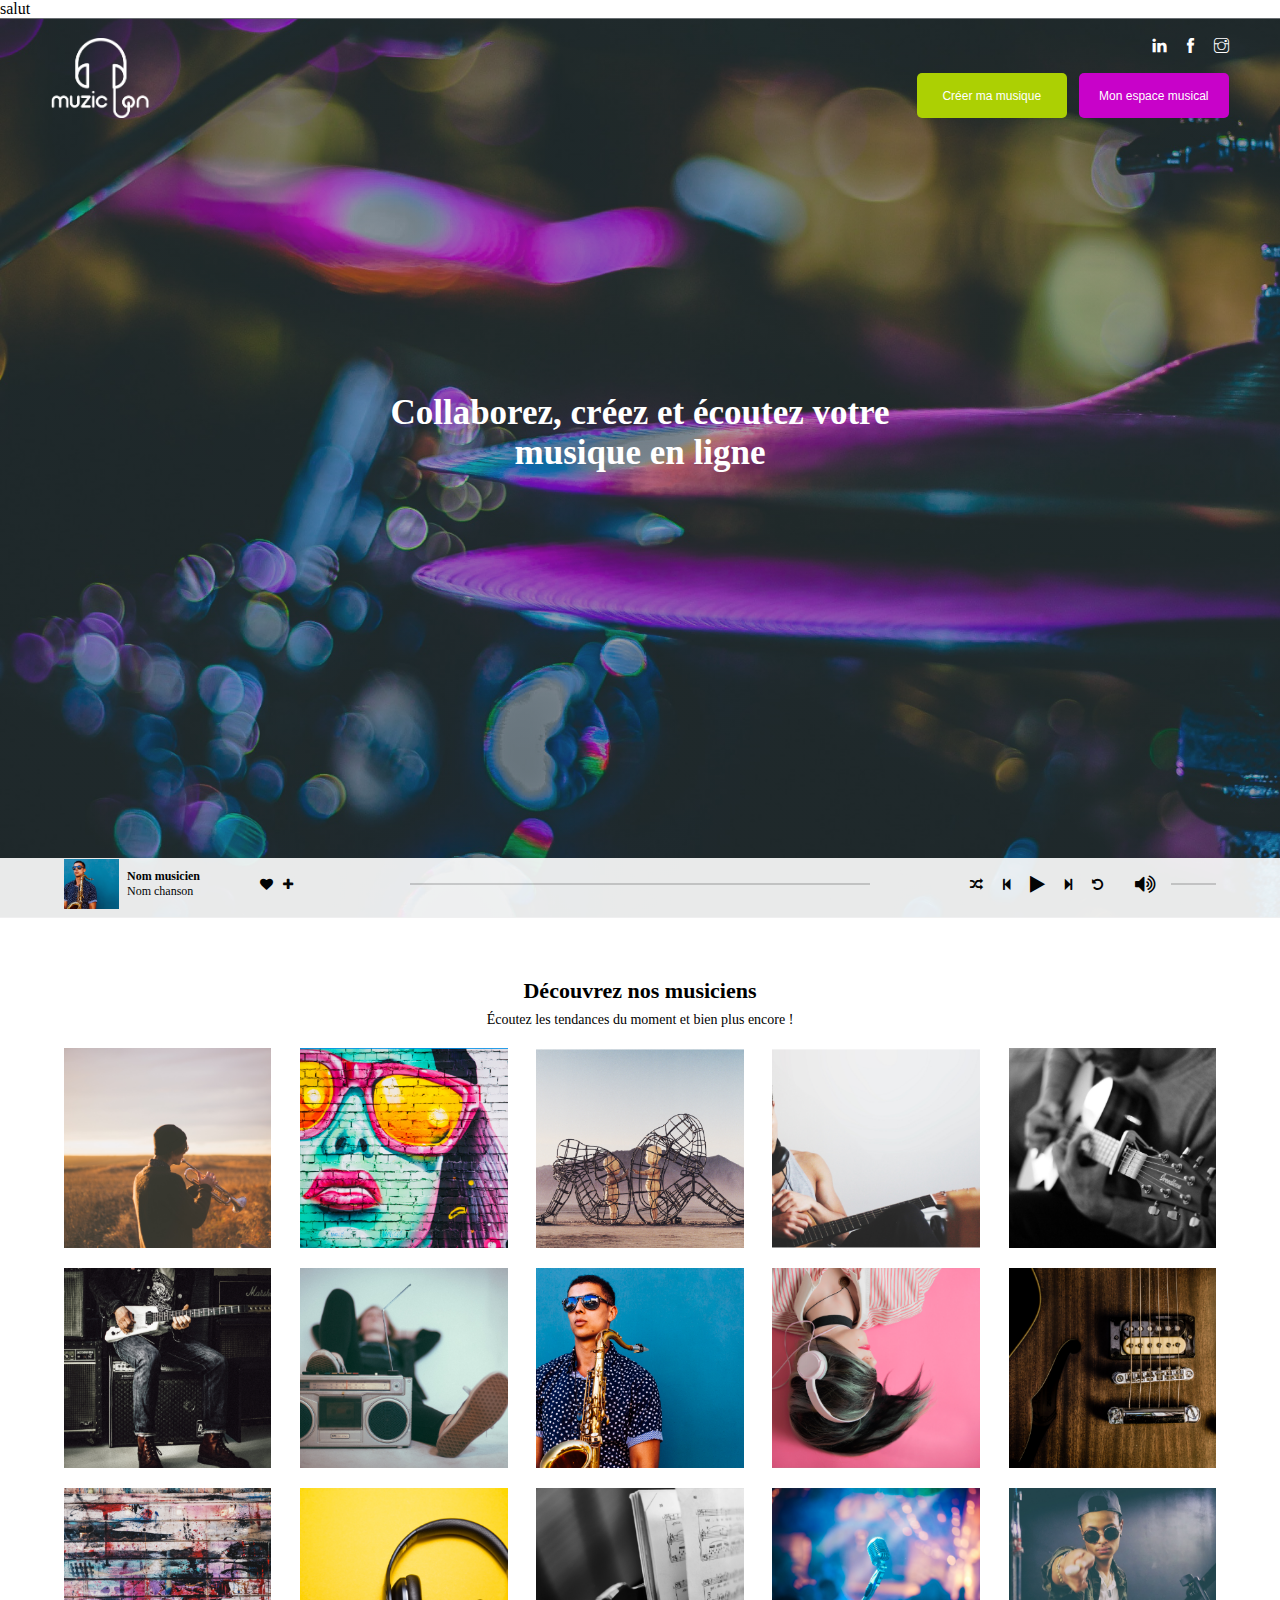
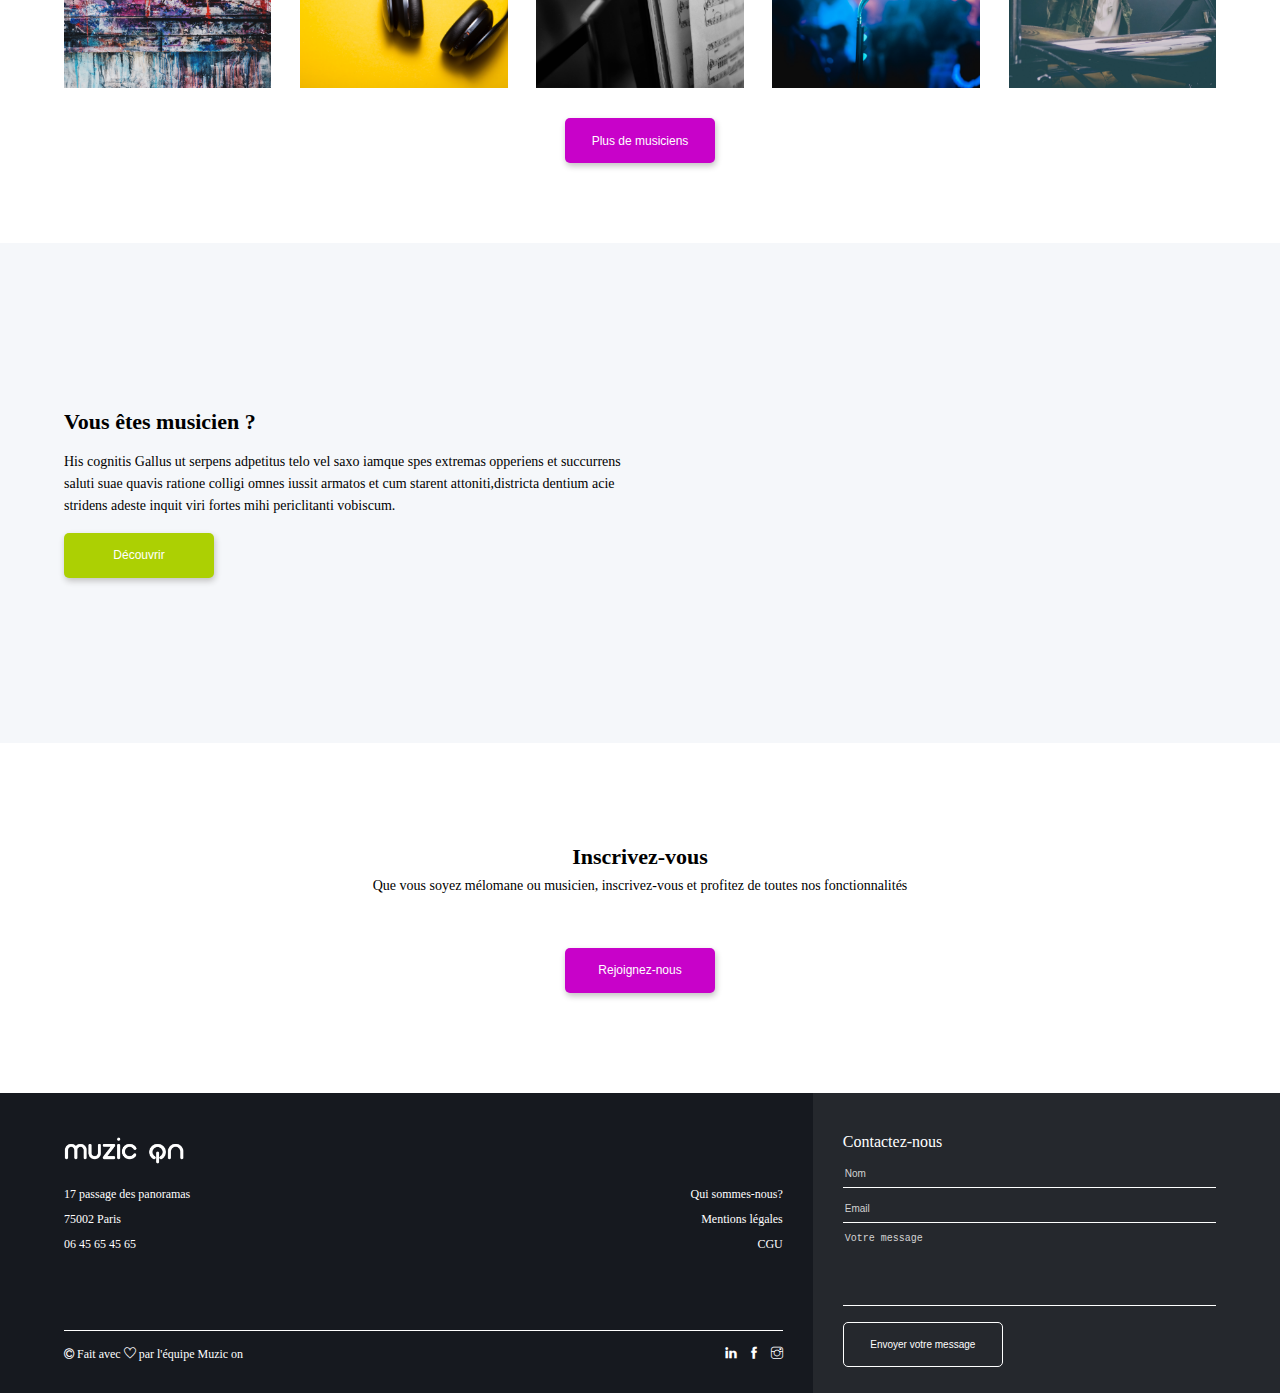
==== commit b71dd4e0: "jacques" ====
--- a/index.html
+++ b/index.html
@@ -14,7 +14,7 @@
 	<link rel="stylesheet" type="text/css" href="css/style.css" />
 	<meta name="viewport" content="width=device-width, initial-scale=1" />
 </head>
-
+salut
 <body>
 	<header class="home">
 		<nav>
--- a/css/style.css
+++ b/css/style.css
@@ -262,6 +262,7 @@
 	border: none;
 	outline: none;
 	margin: 4px;
+	background-color: transparent;
 }
 
 .controls_btns button.hidden {
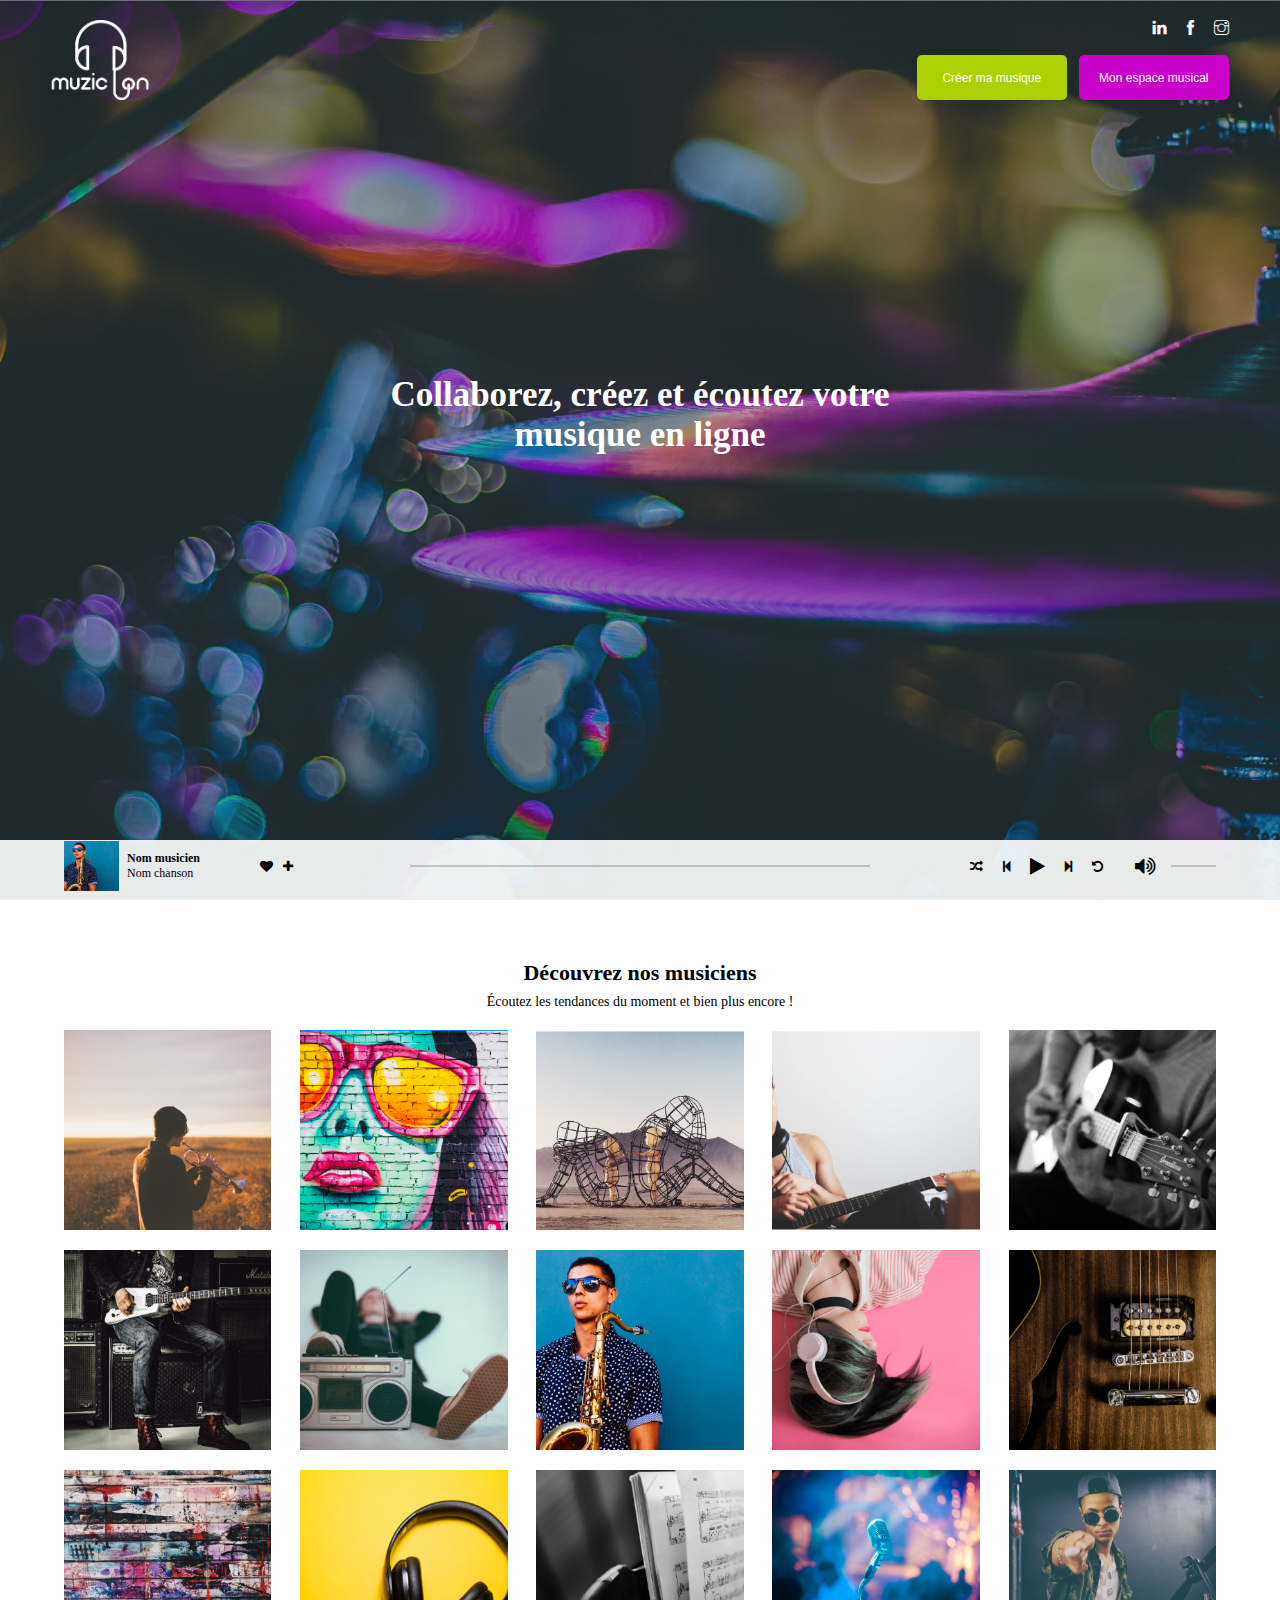
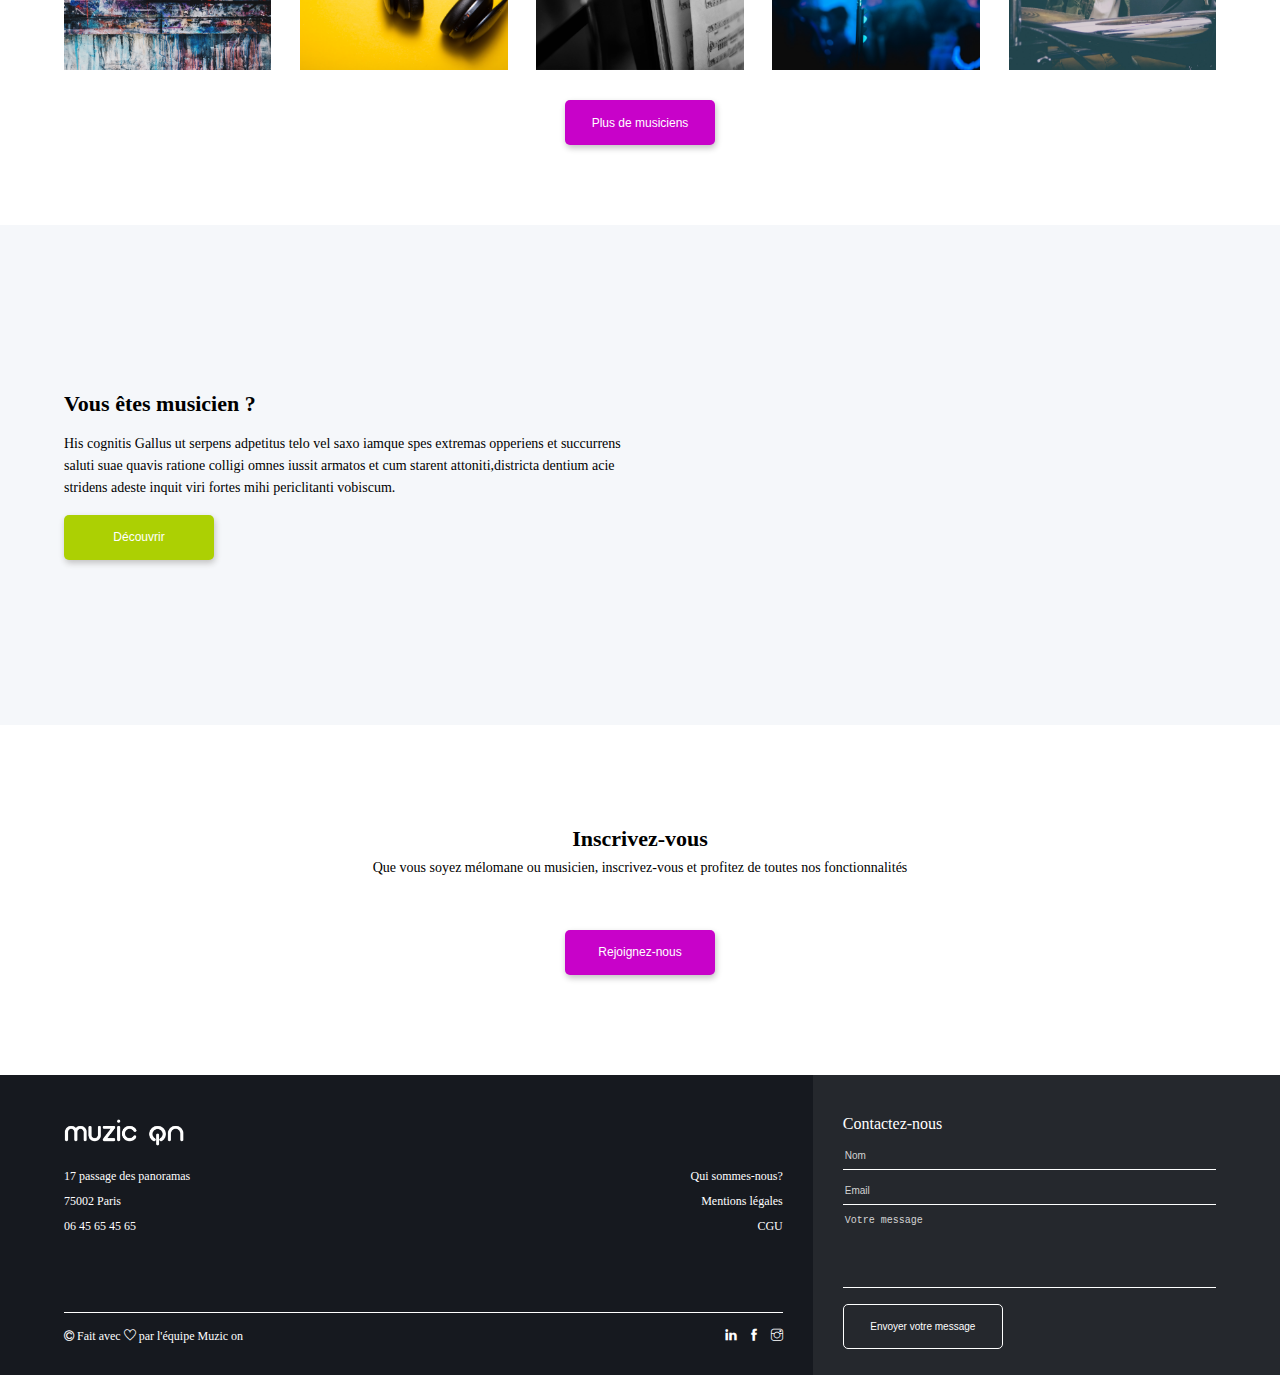
==== commit 22cec9c8: "po" ====
--- a/index.html
+++ b/index.html
@@ -14,7 +14,6 @@
 	<link rel="stylesheet" type="text/css" href="css/style.css" />
 	<meta name="viewport" content="width=device-width, initial-scale=1" />
 </head>
-salut
 <body>
 	<header class="home">
 		<nav>
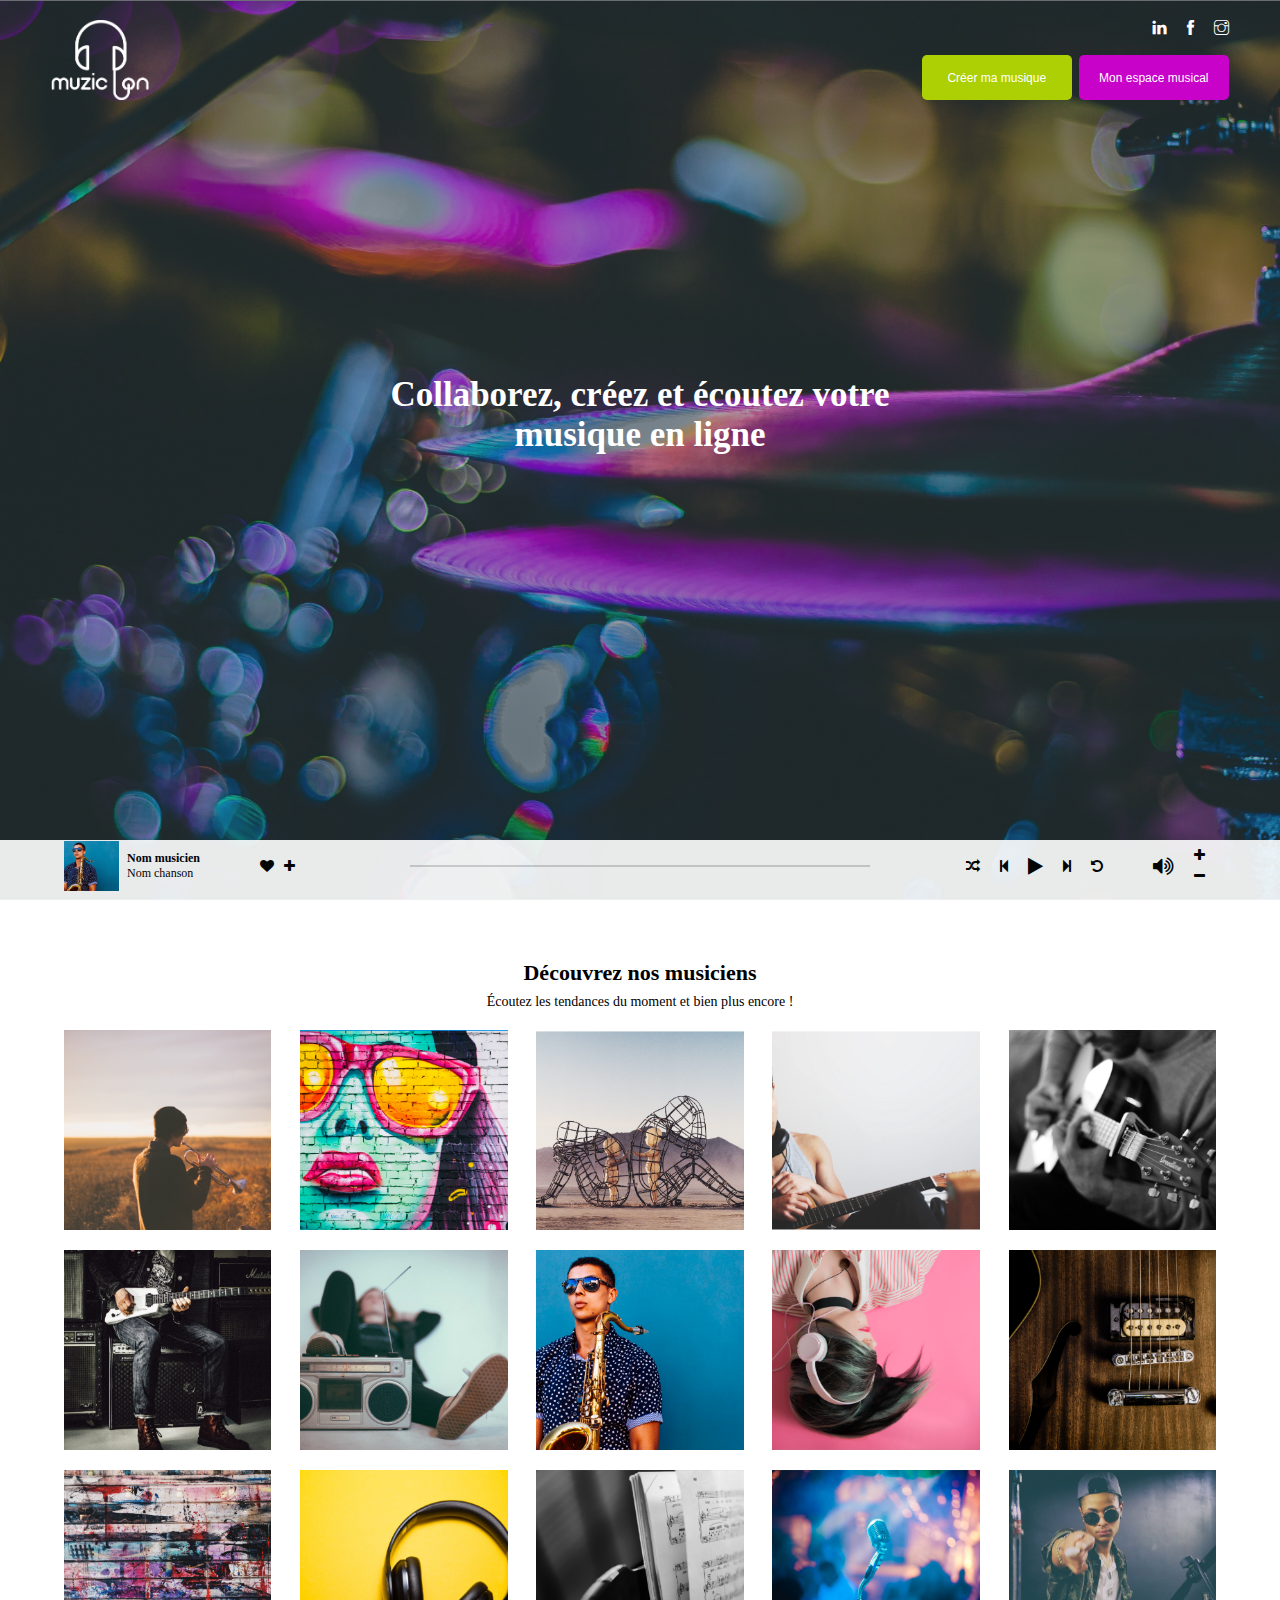
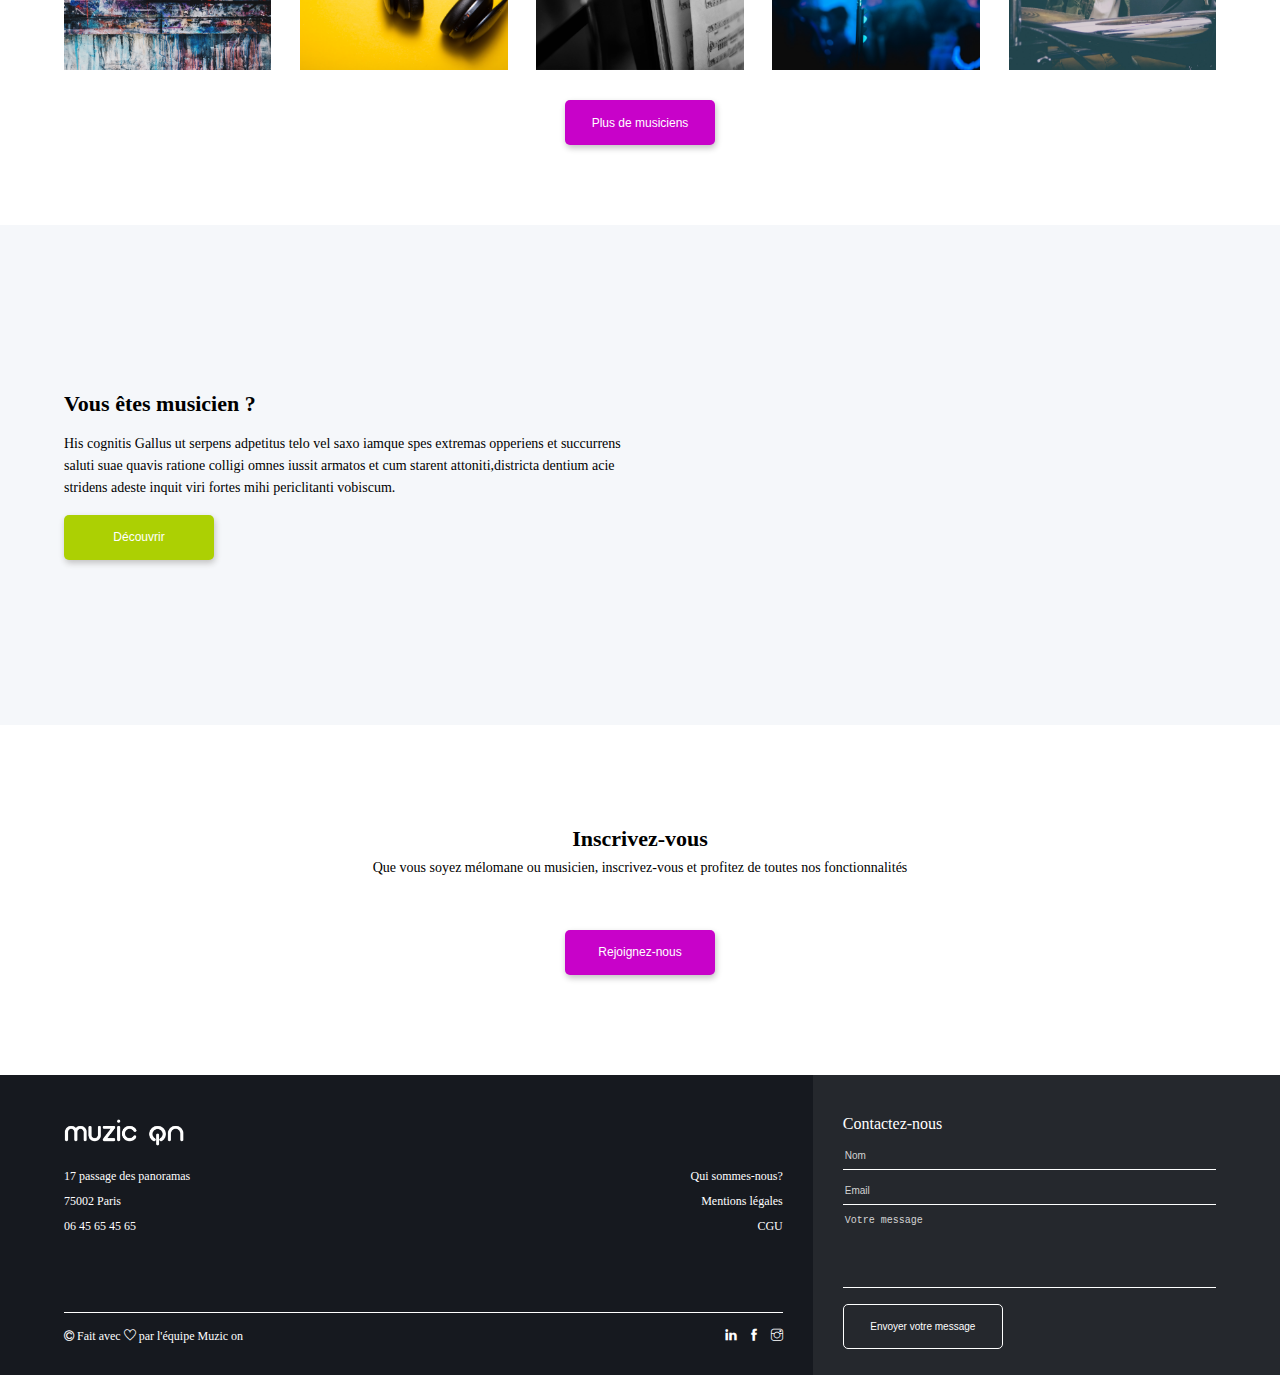
==== commit 997d83c5: "po" ====
--- a/index.html
+++ b/index.html
@@ -25,8 +25,8 @@
 					<a href="#"><i class="ti-instagram"></i></a>
 				</div>
 				<div>
-					<button class="create-music">Créer ma musique</button>
-					<button class="music-space">Mon espace musical</button>
+					<a href="musicien.html"><button class="create-music button">Créer ma musique</button></a>
+					<a href="melomane.html"><button class="music-space button">Mon espace musical</button></a>
 				</div>
 			</div>
 		</nav>
@@ -74,14 +74,21 @@
 						<i  class="fa fa-undo"></i>
 					</button>
 				</div>
-				<div>
+				<div class="button-vol">
 					<button class="btn-volum">
 						<i class="fa fa-volume-up"></i>
 					</button>
 					<button class="btn-muted hidden">
 						<i class="fa fa-volume-off"></i>
 					</button>
-					<div class="progress_volum"></div>
+				</div>
+				<div class="button-pm">
+					<button class="btn-plus hidden">
+						<i class="fa fa-plus"></i>
+					</button>
+					<button class="btn-minus hidden">
+						<i class="fa fa-minus"></i>
+					</button>
 				</div>
 			</div>
 		</div>	
@@ -116,7 +123,7 @@
 				</div>
 			</div>
 			<div>
-				<button>Plus de musiciens</button>
+				<a href="melomane.html"><button class="music-space button">Plus de musiciens</button></a>
 			</div>
 		</section>
 		
@@ -125,7 +132,7 @@
 				<div>
 					<h2>Vous êtes musicien ?</h2>
 					<div>His cognitis Gallus ut serpens adpetitus telo vel saxo iamque spes extremas opperiens et succurrens saluti suae quavis ratione colligi omnes iussit armatos et cum starent attoniti,districta dentium acie stridens adeste inquit viri fortes mihi periclitanti vobiscum.</div>
-					<button>Découvrir</button>
+					<a href="musicien.html"><button class="create-music button">Découvrir</button></a>
 				</div>
 				<div>
 					
@@ -137,7 +144,7 @@
 			<div>
 				<h2>Inscrivez-vous</h2>
 				<p>Que vous soyez mélomane ou musicien, inscrivez-vous et profitez de toutes nos fonctionnalités</p>
-				<button>Rejoignez-nous</button>
+				<a href="contact.html"><button class="music-space button">Rejoignez-nous</button></a>
 			</div>
 		</section>
 	
--- a/css/style.css
+++ b/css/style.css
@@ -24,6 +24,17 @@
 	height: 0;
 }
 
+ul {
+	margin: 0;
+	padding: 0;
+}
+
+li {
+	list-style-type: none;
+}
+
+/* -------------------- PAGE : HOME -------------------- */
+
 /* ---------- header ---------- */
 
 .home {
@@ -71,15 +82,27 @@
     align-items: flex-end;
 }
 
+.header-RS + div {
+	display: flex;
+}
+
 .header-RS {
 	display: flex;
+}
+
+.header-RS + div > a:first-child {
+	margin-right: 7px;
+}
+
+.header-RS + div button {
+	box-shadow: none !important;
 }
 
 .header-RS a {
 	margin-left: 16px;
 }
 
-.home nav button {
+.button {
 	height: 45px;
     width: 150px;
     font-size: 12px;
@@ -88,7 +111,8 @@
     border: 0;
     cursor: pointer;
     outline: none;
-    border-radius: 5px;
+	border-radius: 5px;
+	box-shadow: 1px 3px 6px #c1c1c1; 
 }
 
 .create-music {
@@ -102,13 +126,11 @@
 
 .music-space {
 	background-color: #C802C9;
-	margin-left: 8px;
 	transition-duration: 0.5s;
 }
 
 .music-space:hover {
 	background-color: #eb08ec;
-
 }
 
 .home > div {
@@ -196,7 +218,7 @@
 }
 
 .player i {
-	font-size: 13px;
+	font-size: 14px;
 	color: black;
 	transition-duration: 0.4s;
 	cursor: pointer;
@@ -204,6 +226,27 @@
 
 .player i:hover {
 	color: #C802C9;
+}
+
+.button-vol {
+	width: 20%;
+}
+
+.button-vol i {
+	font-size: 22px !important;
+}
+
+.button-pm {
+	width: 10%;
+}
+
+.button-pm {
+	flex-direction: column;
+	justify-content: center !important;
+}
+
+.button-pm button {
+	margin: 2px !important;
 }
 
 /* milieu */
@@ -234,9 +277,6 @@
 	width: 70%;
 }
 
-.player-right > div:last-child {
-	width: 30%;
-}
 
 .player-right i {
 	margin-left: 8%;
@@ -252,10 +292,6 @@
 
 .player-right > div > button:nth-child(2) > i, .player-right > div > button::nth-child(4) > i {
 	font-size: 16px;
-}
-
-.player-right > div:last-child button > i {
-	font-size: 22px;
 }
 
 .player-right button {
@@ -271,12 +307,6 @@
 
 .controls_btns + div button.hidden {
 	display: none;	
-}
-
-.progress_volum {
-	width: 45px;
-    border-bottom: 2px solid lightgrey;
-    margin-left: 8px;
 }
 
 
@@ -461,24 +491,7 @@
 	font-size: 14px;
 }
 
-.discover button {
-	height: 45px;
-    width: 150px;
-    font-size: 12px;
-    font-weight: 400;
-    color: white;
-    border: 0;
-    cursor: pointer;
-    background-color: #ACD003;
-    box-shadow: 1px 3px 6px #c1c1c1;
-    transition-duration: 0.4s;
-    outline: none;
-    border-radius: 5px;
-}
-
-.discover button:hover {
-	background-color: #c1e808;
-}
+
 
 /* ---------- section 2 : decouvrir ---------- */
 
@@ -496,24 +509,9 @@
 }
 
 .check-in button {
-	height: 45px;
-    width: 150px;
-    font-size: 12px;
-    font-weight: 400;
-    color: white;
-    border: 0;
-    cursor: pointer;
-    background-color: #C802C9;
-    box-shadow: 1px 3px 6px #c1c1c1;
-    transition-duration: 0.4s;
-    outline: none;
     margin-top: 40px;
-    border-radius: 5px;
-}
-
-.check-in:hover {
-	background-color:#eb08ec;
-}
+}
+
 
 /* ---------- footer ---------- */
 
@@ -654,4 +652,185 @@
 ::-webkit-input-placeholder {
   color: lightgrey;
   font-size: 10px;
-}+}
+
+
+/* -------------------- PAGE : MELOMANE -------------------- */
+
+.melomane {
+	display: flex;
+}
+
+/* ---------- Aside ---------- */
+
+.aside-melomane {
+	background-color: #16191F ;
+	height: 100%;
+	width: 18%;
+	position: fixed;
+}
+
+.aside-melomane > div:first-child {
+	padding: 30px 20px;
+	display: flex;
+	justify-content: space-between;
+	align-items: center;
+}
+
+.aside-melomane > div:first-child img {
+	width: 60%;
+}
+
+.aside-melomane > div:first-child i {
+	color: white;
+	font-size: 23px;
+}
+
+.aside-melomane ul li a img {
+	width: 10%;
+	padding-right: 20px;
+}
+
+.aside-melomane ul li a {
+	color: white;
+	height: 65px;
+	display: flex;
+	align-items: center;
+	padding: 0px 20px;
+	transition-duration: 0.4s;
+}
+
+.aside-melomane ul li a:hover {
+ background-color: #25282D;
+}
+
+.aside-melomane span {
+	font-size: 15px;
+}
+
+/* ---------- Search barre ---------- */
+
+.melomane main {
+	width: 82%;
+	margin-left: 18%;
+	position: absolute;
+    z-index: 1;
+}
+
+.head-melomane {
+	width: 82%;
+    padding-top: 20px;
+    background-color: white;
+    position: fixed;
+}
+
+.head-melomane > div:first-child {
+	display: flex;
+	justify-content: space-between;
+	width: 95%;
+    margin: auto;
+}
+
+.head-melomane > div:first-child div {
+	width: 100%;
+}
+
+.head-melomane > div:first-child input {
+	width: 96%;
+	border: 0;
+	border-bottom: 1px solid black;
+	padding: 16px 0px 10px 0px;
+	outline: none;
+	font-size: 15px;
+}
+
+.head-melomane > div:first-child input::placeholder {
+	font-size: 14px;
+	font-weight: 300;
+}
+
+.head-melomane > div:first-child i {
+	position: relative;
+	right: 20px;
+}
+
+.head-melomane > div:last-child {
+	padding-top: 10px;
+	width: 95%;
+	margin: auto;
+	padding-bottom: 10px;
+}
+
+.head-melomane > div:last-child button {
+	width: 70px;
+	height: 35px;
+	margin-right: 5px;
+	background-color: white;
+	border-radius: 5px;
+	font-size: 12px;
+	outline: none;
+	cursor: pointer;
+}
+
+.melomane main > section:nth-child(2) {
+	margin-top: 140px;
+}
+
+/* ---------- Player melomane - musicien ---------- */
+
+.player2 {
+	height: 60px;
+    background-color: white;
+    opacity: 0.9;
+    position: fixed;
+    z-index: 2;
+	overflow: hidden;
+	width: 100%;
+	bottom: 0;
+	border-top: 1px solid lightgrey;
+}
+
+.player2 > div {
+	display: flex;
+	justify-content: space-between;
+	width: 90%;
+	height: 60px;
+	margin: auto;
+	position: relative;
+    top: -22px;
+}
+
+.player2 > div > div {
+	display: flex;
+	align-items: center;
+	width: 30%;
+}
+
+.player2 img {
+	height: 50px;
+	width: 55px;
+}
+
+.player2 i {
+	font-size: 14px;
+	color: black;
+	transition-duration: 0.4s;
+	cursor: pointer;
+}
+
+.player2 i:hover {
+	color: #C802C9;
+}
+
+/* ---------- Tous les artistes ---------- */
+
+.ligne-artiste {
+	height: 210Px;
+	margin-top: 30px;
+	margin-left: 2%;
+}
+
+.ligne-artiste h2 {
+	text-align: left;
+}
+
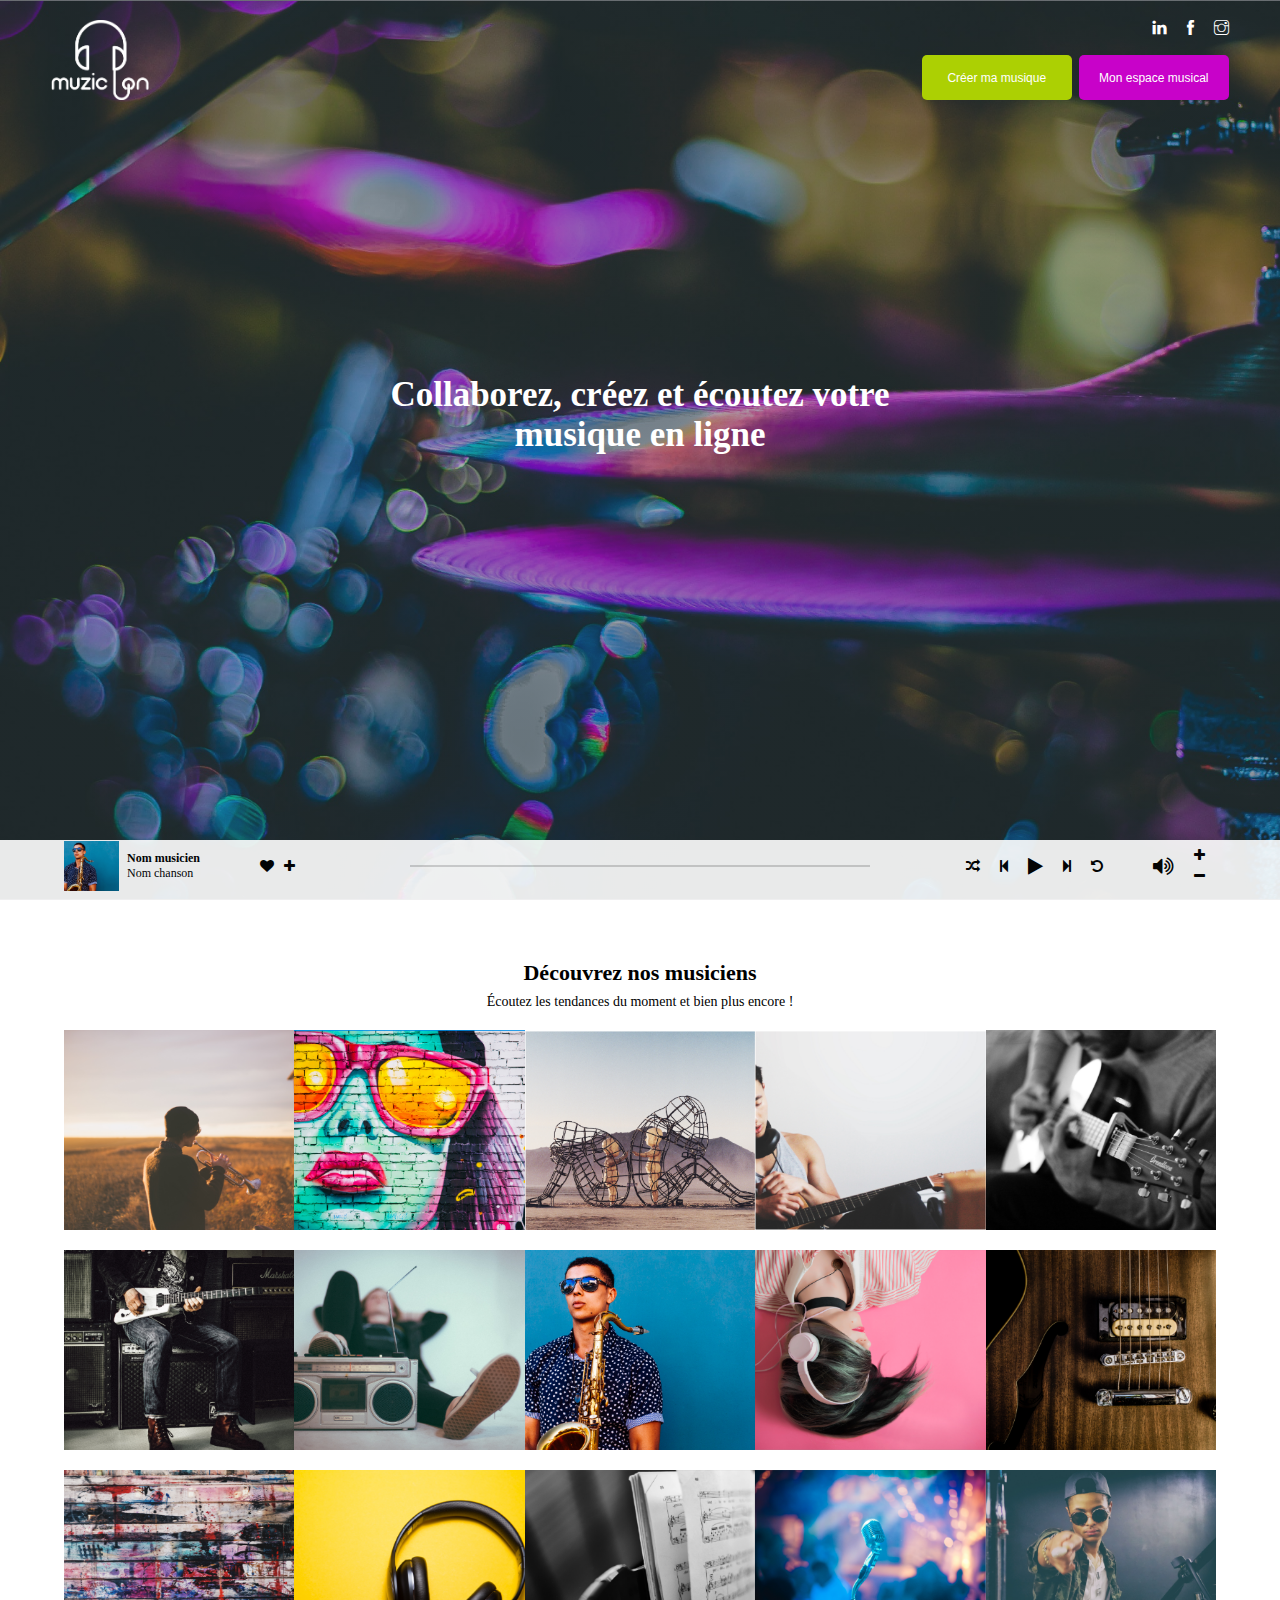
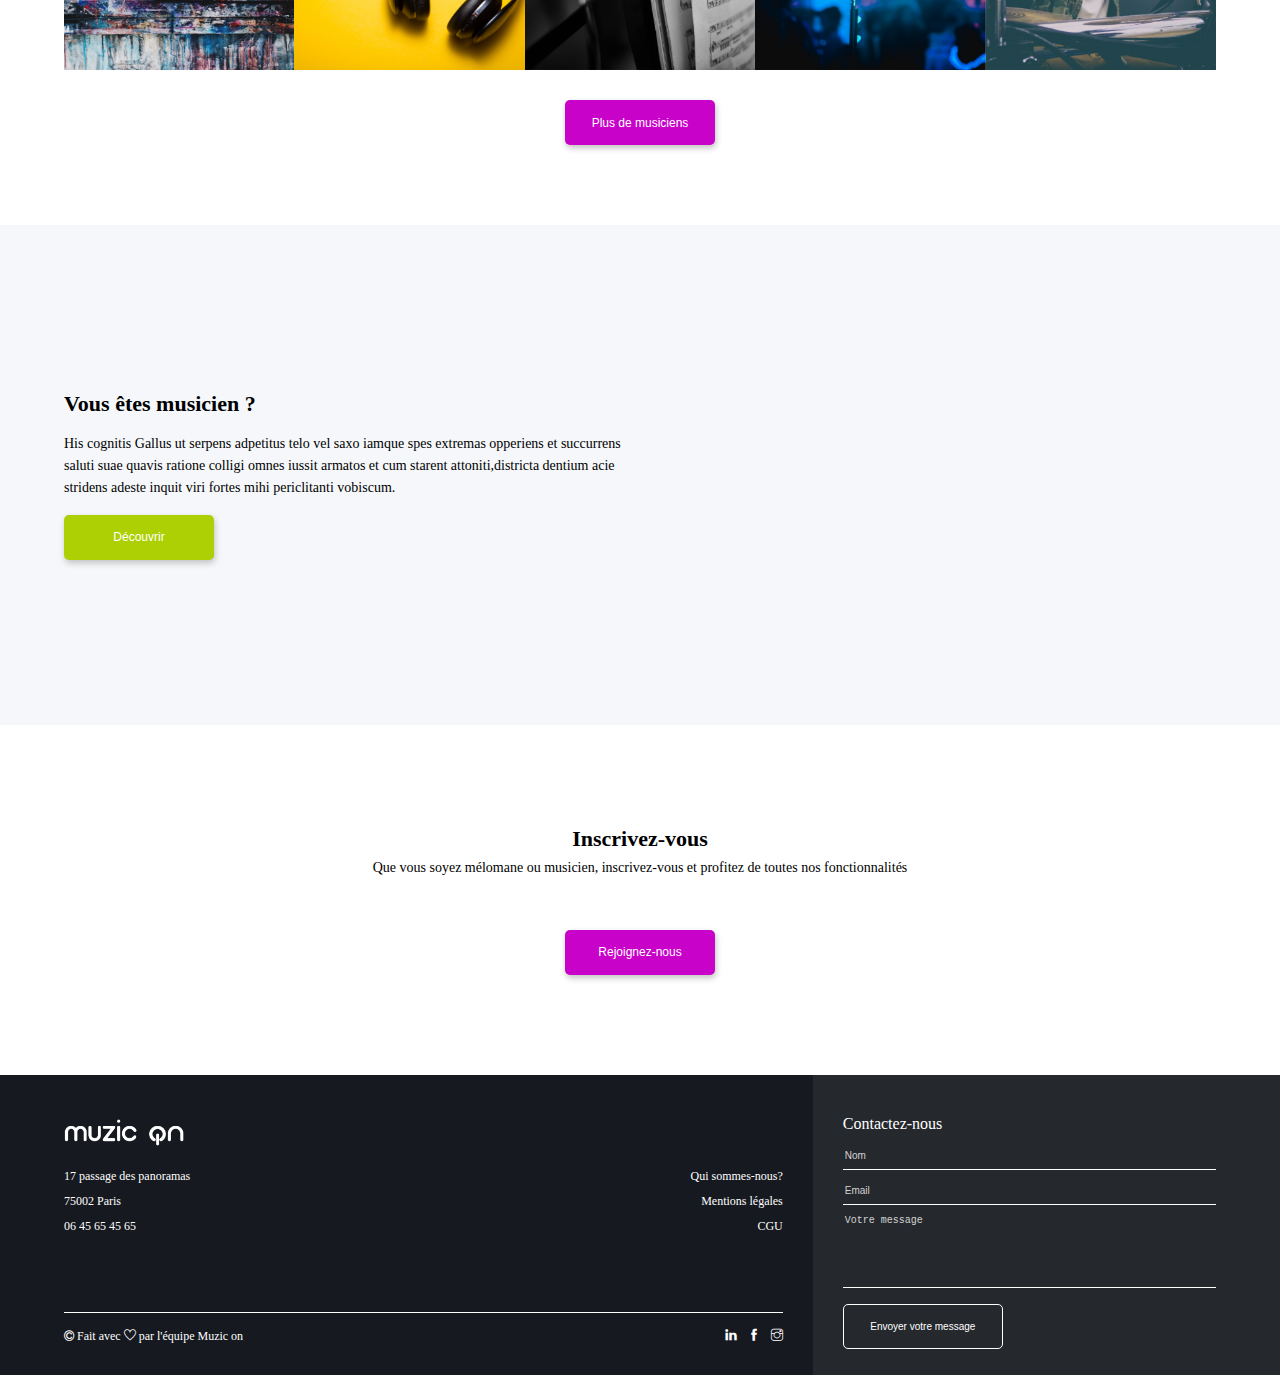
==== commit 5e32032e: "po" ====
--- a/index.html
+++ b/index.html
@@ -101,25 +101,325 @@
 			<p>Écoutez les tendances du moment et bien plus encore !</p>
 			<div>
 				<div class="musician-line">
-					<div id="musician-1"></div>
-					<div id="musician-2"></div>
-					<div id="musician-3"></div>
-					<div id="musician-4"></div>
-					<div id="musician-5"></div>
+					<div>
+						<figure class="anim-img">
+							<img src="img/musician1.png" alt="sample87"/>
+							<figcaption>
+								<span>
+									<button class="btn-play2"><i class="fa fa-play"></i></button>
+									<button class="btn-pause2 hidden"><i class="fa fa-pause"></i></button>
+								</span>
+								<div class="content-anim">
+									<div>
+										<div class="name-mus">Nom musicien</div>
+										<div>Musique</div>
+									</div>
+									<div>
+										<i class="fa fa-heart"></i>
+										<i class="fa fa-plus"></i>
+									</div>
+								</div>
+							</figcaption>
+						</figure>
+					</div>
+					<div>
+						<figure class="anim-img">
+							<img src="img/musician2.png" alt="sample87"/>
+							<figcaption>
+								<span>
+									<button class="btn-play2"><i class="fa fa-play"></i></button>
+									<button class="btn-pause2 hidden"><i class="fa fa-pause"></i></button>
+								</span>
+								<div class="content-anim">
+									<div>
+										<div class="name-mus">Nom musicien</div>
+										<div>Musique</div>
+									</div>
+									<div>
+										<i class="fa fa-heart"></i>
+										<i class="fa fa-plus"></i>
+									</div>
+								</div>
+							</figcaption>
+						</figure>
+					</div>
+					<div>
+						<figure class="anim-img">
+							<img src="img/musician3.png" alt="sample87"/>
+							<figcaption>
+								<span>
+									<button class="btn-play2"><i class="fa fa-play"></i></button>
+									<button class="btn-pause2 hidden"><i class="fa fa-pause"></i></button>
+								</span>
+								<div class="content-anim">
+									<div>
+										<div class="name-mus">Nom musicien</div>
+										<div>Musique</div>
+									</div>
+									<div>
+										<i class="fa fa-heart"></i>
+										<i class="fa fa-plus"></i>
+									</div>
+								</div>
+							</figcaption>
+						</figure>
+					</div>
+					<div>
+						<figure class="anim-img">
+							<img src="img/musician4.png" alt="sample87"/>
+							<figcaption>
+								<span>
+									<button class="btn-play2"><i class="fa fa-play"></i></button>
+									<button class="btn-pause2 hidden"><i class="fa fa-pause"></i></button>
+								</span>
+								<div class="content-anim">
+									<div>
+										<div class="name-mus">Nom musicien</div>
+										<div>Musique</div>
+									</div>
+									<div>
+										<i class="fa fa-heart"></i>
+										<i class="fa fa-plus"></i>
+									</div>
+								</div>
+							</figcaption>
+						</figure>
+					</div>
+					<div>
+						<figure class="anim-img">
+							<img src="img/musician5.png" alt="sample87"/>
+							<figcaption>
+								<span>
+									<button class="btn-play2"><i class="fa fa-play"></i></button>
+									<button class="btn-pause2 hidden"><i class="fa fa-pause"></i></button>
+								</span>
+								<div class="content-anim">
+									<div>
+										<div class="name-mus">Nom musicien</div>
+										<div>Musique</div>
+									</div>
+									<div>
+										<i class="fa fa-heart"></i>
+										<i class="fa fa-plus"></i>
+									</div>
+								</div>
+							</figcaption>
+						</figure>
+					</div>
 				</div>
 				<div class="musician-line">
-					<div id="musician-6"></div>
-					<div id="musician-7"></div>
-					<div id="musician-8"></div>
-					<div id="musician-9"></div>
-					<div id="musician-10"></div>
+					<div>
+						<figure class="anim-img">
+							<img src="img/musician6.png" alt="sample87"/>
+							<figcaption>
+								<span>
+									<button class="btn-play2"><i class="fa fa-play"></i></button>
+									<button class="btn-pause2 hidden"><i class="fa fa-pause"></i></button>
+								</span>
+								<div class="content-anim">
+									<div>
+										<div class="name-mus">Nom musicien</div>
+										<div>Musique</div>
+									</div>
+									<div>
+										<i class="fa fa-heart"></i>
+										<i class="fa fa-plus"></i>
+									</div>
+								</div>
+							</figcaption>
+						</figure>
+					</div>
+					<div>
+						<figure class="anim-img">
+							<img src="img/musician7.png" alt="sample87"/>
+							<figcaption>
+								<span>
+									<button class="btn-play2"><i class="fa fa-play"></i></button>
+									<button class="btn-pause2 hidden"><i class="fa fa-pause"></i></button>
+								</span>
+								<div class="content-anim">
+									<div>
+										<div class="name-mus">Nom musicien</div>
+										<div>Musique</div>
+									</div>
+									<div>
+										<i class="fa fa-heart"></i>
+										<i class="fa fa-plus"></i>
+									</div>
+								</div>
+							</figcaption>
+						</figure>
+					</div>
+					<div>
+						<figure class="anim-img">
+							<img src="img/player-img.png" alt="sample87"/>
+							<figcaption>
+								<span>
+									<button class="btn-play"><i class="fa fa-play"></i></button>
+									<button class="btn-pause hidden"><i class="fa fa-pause"></i></button>
+								</span>
+								<div class="content-anim">
+									<div>
+										<div class="name-mus">Nom musicien</div>
+										<div>Musique</div>
+									</div>
+									<div>
+										<i class="fa fa-heart"></i>
+										<i class="fa fa-plus"></i>
+									</div>
+								</div>
+							</figcaption>
+						</figure>
+					</div>
+					<div>
+						<figure class="anim-img">
+							<img src="img/musician9.png" alt="sample87"/>
+							<figcaption>
+								<span>
+									<button class="btn-play2"><i class="fa fa-play"></i></button>
+									<button class="btn-pause2 hidden"><i class="fa fa-pause"></i></button>
+								</span>
+								<div class="content-anim">
+									<div>
+										<div class="name-mus">Nom musicien</div>
+										<div>Musique</div>
+									</div>
+									<div>
+										<i class="fa fa-heart"></i>
+										<i class="fa fa-plus"></i>
+									</div>
+								</div>
+							</figcaption>
+						</figure>
+					</div>
+					<div>
+						<figure class="anim-img">
+							<img src="img/musician10.png" alt="sample87"/>
+							<figcaption>
+								<span>
+									<button class="btn-play2"><i class="fa fa-play"></i></button>
+									<button class="btn-pause2 hidden"><i class="fa fa-pause"></i></button>
+								</span>
+								<div class="content-anim">
+									<div>
+										<div class="name-mus">Nom musicien</div>
+										<div>Musique</div>
+									</div>
+									<div>
+										<i class="fa fa-heart"></i>
+										<i class="fa fa-plus"></i>
+									</div>
+								</div>
+							</figcaption>
+						</figure>
+					</div>
 				</div>
 				<div class="musician-line">
-					<div id="musician-11"></div>
-					<div id="musician-12"></div>
-					<div id="musician-13"></div>
-					<div id="musician-14"></div>
-					<div id="musician-15"></div>
+					<div>
+						<figure class="anim-img">
+							<img src="img/musician11.png" alt="sample87"/>
+							<figcaption>
+								<span>
+									<button class="btn-play2"><i class="fa fa-play"></i></button>
+									<button class="btn-pause2 hidden"><i class="fa fa-pause"></i></button>
+								</span>
+								<div class="content-anim">
+									<div>
+										<div class="name-mus">Nom musicien</div>
+										<div>Musique</div>
+									</div>
+									<div>
+										<i class="fa fa-heart"></i>
+										<i class="fa fa-plus"></i>
+									</div>
+								</div>
+							</figcaption>
+						</figure>
+					</div>
+					<div>
+						<figure class="anim-img">
+							<img src="img/musician12.png" alt="sample87"/>
+							<figcaption>
+								<span>
+									<button class="btn-play2"><i class="fa fa-play"></i></button>
+									<button class="btn-pause2 hidden"><i class="fa fa-pause"></i></button>
+								</span>
+								<div class="content-anim">
+									<div>
+										<div class="name-mus">Nom musicien</div>
+										<div>Musique</div>
+									</div>
+									<div>
+										<i class="fa fa-heart"></i>
+										<i class="fa fa-plus"></i>
+									</div>
+								</div>
+							</figcaption>
+						</figure>
+					</div>
+					<div>
+						<figure class="anim-img">
+							<img src="img/musician13.png" alt="sample87"/>
+							<figcaption>
+								<span>
+									<button class="btn-play2"><i class="fa fa-play"></i></button>
+									<button class="btn-pause2 hidden"><i class="fa fa-pause"></i></button>
+								</span>
+								<div class="content-anim">
+									<div>
+										<div class="name-mus">Nom musicien</div>
+										<div>Musique</div>
+									</div>
+									<div>
+										<i class="fa fa-heart"></i>
+										<i class="fa fa-plus"></i>
+									</div>
+								</div>
+							</figcaption>
+						</figure>
+					</div>
+					<div>
+						<figure class="anim-img">
+							<img src="img/musician14.png" alt="sample87"/>
+							<figcaption>
+								<span>
+									<button class="btn-play2"><i class="fa fa-play"></i></button>
+									<button class="btn-pause2 hidden"><i class="fa fa-pause"></i></button>
+								</span>
+								<div class="content-anim">
+									<div>
+										<div class="name-mus">Nom musicien</div>
+										<div>Musique</div>
+									</div>
+									<div>
+										<i class="fa fa-heart"></i>
+										<i class="fa fa-plus"></i>
+									</div>
+								</div>
+							</figcaption>
+						</figure>
+					</div>
+					<div>
+						<figure class="anim-img">
+							<img src="img/musician15.png" alt="sample87"/>
+							<figcaption>
+								<span>
+									<button class="btn-play2"><i class="fa fa-play"></i></button>
+									<button class="btn-pause2 hidden"><i class="fa fa-pause"></i></button>
+								</span>
+								<div class="content-anim">
+									<div>
+										<div class="name-mus">Nom musicien</div>
+										<div>Musique</div>
+									</div>
+									<div>
+										<i class="fa fa-heart"></i>
+										<i class="fa fa-plus"></i>
+									</div>
+								</div>
+							</figcaption>
+						</figure>
+					</div>
 				</div>
 			</div>
 			<div>
--- a/css/style.css
+++ b/css/style.css
@@ -330,7 +330,6 @@
 }
 
 /* photos */
-
 .musician-line {
 	display: flex;
 	justify-content: space-between;
@@ -338,98 +337,13 @@
 }
 
 .musician-line > div {
-	width: 18%;
+	width: 240px;
 	height: 200px;
 }
 
-#musician-1 {
-	background: url(../img/musician1.png) no-repeat;
-	background-size: cover;
-	background-position: center;
-}
-
-#musician-2 {
-	background: url(../img/musician2.png) no-repeat;
-	background-size: cover;
-	background-position: center;
-}
-
-#musician-3 {
-	background: url(../img/musician3.png) no-repeat;
-	background-size: cover;
-	background-position: center;
-}
-
-#musician-4 {
-	background: url(../img/musician4.png) no-repeat;
-	background-size: cover;
-	background-position: center;
-}
-
-#musician-5 {
-	background: url(../img/musician5.png) no-repeat;
-	background-size: cover;
-	background-position: center;
-}
-
-#musician-6 {
-	background: url(../img/musician6.png) no-repeat;
-	background-size: cover;
-	background-position: center;
-}
-
-#musician-7 {
-	background: url(../img/musician7.png) no-repeat;
-	background-size: cover;
-	background-position: center;
-}
-
-#musician-8 {
-	background: url(../img/player-img.png) no-repeat;
-	background-size: cover;
-	background-position: center;
-}
-
-#musician-9 {
-	background: url(../img/musician9.png) no-repeat;
-	background-size: cover;
-	background-position: center;
-}
-
-#musician-10 {
-	background: url(../img/musician10.png) no-repeat;
-	background-size: cover;
-	background-position: center;
-}
-
-#musician-11 {
-	background: url(../img/musician11.png) no-repeat;
-	background-size: cover;
-	background-position: center;
-}
-
-#musician-12 {
-	background: url(../img/musician12.png) no-repeat;
-	background-size: cover;
-	background-position: center;
-}
-
-#musician-13 {
-	background: url(../img/musician13.png) no-repeat;
-	background-size: cover;
-	background-position: center;
-}
-
-#musician-14 {
-	background: url(../img/musician14.png) no-repeat;
-	background-size: cover;
-	background-position: center;
-}
-
-#musician-15 {
-	background: url(../img/musician15.png) no-repeat;
-	background-size: cover;
-	background-position: center;
+.musician-line img {
+	width: 240px;
+	height: 200px;
 }
 
 .musician > div:last-child {
@@ -439,23 +353,154 @@
 	padding-bottom: 80px;
 }
 
-.musician button {
-	height: 45px;
-    width: 150px;
-    font-size: 12px;
-    font-weight: 400;
-    color: white;
-    border: 0;
-    cursor: pointer;
-    background-color: #C802C9;
-    box-shadow: 1px 3px 6px #c1c1c1;
-    transition-duration: 0.4s;
-    outline: none;
-    border-radius: 5px;
-}
-
-.musician button:hover {
-	background-color:#eb08ec;
+
+/* animation sur les images du menu */
+.anim-img {
+    position: relative;
+    display: inline-block;
+    overflow: hidden;
+    margin: 0;
+    width: 100%;
+    color: #ffffff;
+    font-size: 16px;
+	text-align: left;
+	outline: none;
+}
+.anim-img * {
+  -webkit-box-sizing: border-box;
+  box-sizing: border-box;
+  -webkit-transition: all 0.25s ease;
+  transition: all 0.25s ease;
+}
+.anim-img:before {
+  position: absolute;
+  top: 0px;
+  bottom: 0px;
+  left: 0px;
+  right: 0px;
+  top: 100%;
+  content: '';
+  background-color: rgba(0, 0, 0, 0.5);
+  -webkit-transition: all 0.25s ease;
+  transition: all 0.25s ease;
+  -webkit-transition-delay: 0.25s;
+  transition-delay: 0.25s;
+}
+.anim-img img {
+  vertical-align: top;
+  max-width: 100%;
+  backface-visibility: hidden;
+  width: 100%;
+}
+.anim-img figcaption {
+  position: absolute;
+  top: 0;
+  bottom: 0;
+  left: 0;
+  right: 0;
+  z-index: 1;
+  align-items: center;
+  display: flex;
+  flex-direction: column;
+  justify-content: flex-end;
+}
+.anim-img span,
+.anim-img .content-anim {
+  margin: 0;
+  opacity: 0;
+  letter-spacing: 1px;
+}
+.anim-img span {
+  -webkit-transform: translateY(-100%);
+  transform: translateY(-100%);
+  text-transform: uppercase;
+  font-weight: 400;
+  -webkit-transition-delay: 0.05s;
+  transition-delay: 0.05s;
+  margin-bottom: 5px;
+}
+.anim-img .content-anim {
+  font-weight: normal;
+  padding: 3px 10px;
+  -webkit-transform: translateY(-100%);
+  transform: translateY(-100%);
+  -webkit-transition-delay: 0s;
+  transition-delay: 0s;
+  margin-top: 50px;
+  font-size: 16px;
+  width: 100%;
+  height: 45px;
+  color: white;
+}
+
+.anim-img:hover:before,
+.anim-img.hover:before {
+  top: 0px;
+  -webkit-transition-delay: 0s;
+  transition-delay: 0s;
+}
+.anim-img:hover span,
+.anim-img.hover span,
+.anim-img:hover .content-anim,
+.anim-img.hover .content-anim {
+  -webkit-transform: translateY(0);
+  transform: translateY(0);
+  opacity: 1;
+}
+.anim-img:hover span,
+.anim-img.hover span {
+  -webkit-transition-delay: 0.3s;
+  transition-delay: 0.3s;
+}
+.anim-img:hover .content-anim,
+.anim-img.hover .content-anim {
+  -webkit-transition-delay: 0.2s;
+  transition-delay: 0.2s;
+}
+
+.anim-img span button {
+	background: transparent;
+	border: none;
+	outline: none;
+	cursor: pointer;
+	color: white;
+	padding: 0px 40px 0px 40px;
+}
+
+.anim-img span button.hidden {
+	display: none;
+}
+
+.anim-img span button i {
+	font-size: 30px;
+}
+
+.content-anim {
+	display: flex;
+	justify-content: space-between;
+	align-items: center;
+}
+
+.content-anim > div {
+	font-size: 12px;
+}
+
+.content-anim  i {
+	font-size: 14px !important;
+	cursor: pointer;
+	padding-left: 5px;
+}
+
+.name-mus {
+	font-weight: bold;
+}
+
+.anim-img i {
+	transition-duration: 0.3s;
+}
+
+.anim-img i:hover{
+	color: #C802C9;
 }
 
 /* ---------- section 2 : decouvrir ---------- */
@@ -774,6 +819,7 @@
 
 .melomane main > section:nth-child(2) {
 	margin-top: 140px;
+	margin-bottom: 80px;
 }
 
 /* ---------- Player melomane - musicien ---------- */
@@ -826,11 +872,23 @@
 
 .ligne-artiste {
 	height: 210Px;
-	margin-top: 30px;
+	margin-top: 22px;
 	margin-left: 2%;
 }
 
 .ligne-artiste h2 {
 	text-align: left;
-}
-
+	margin-bottom: 10px;
+}
+.artists {
+	
+	overflow: auto;
+    white-space: nowrap;
+}
+.artists > div {
+	height: 150px;
+	width: 190px;
+	background-color: red;
+	display: inline-block;
+	margin-right: 10px;
+}
